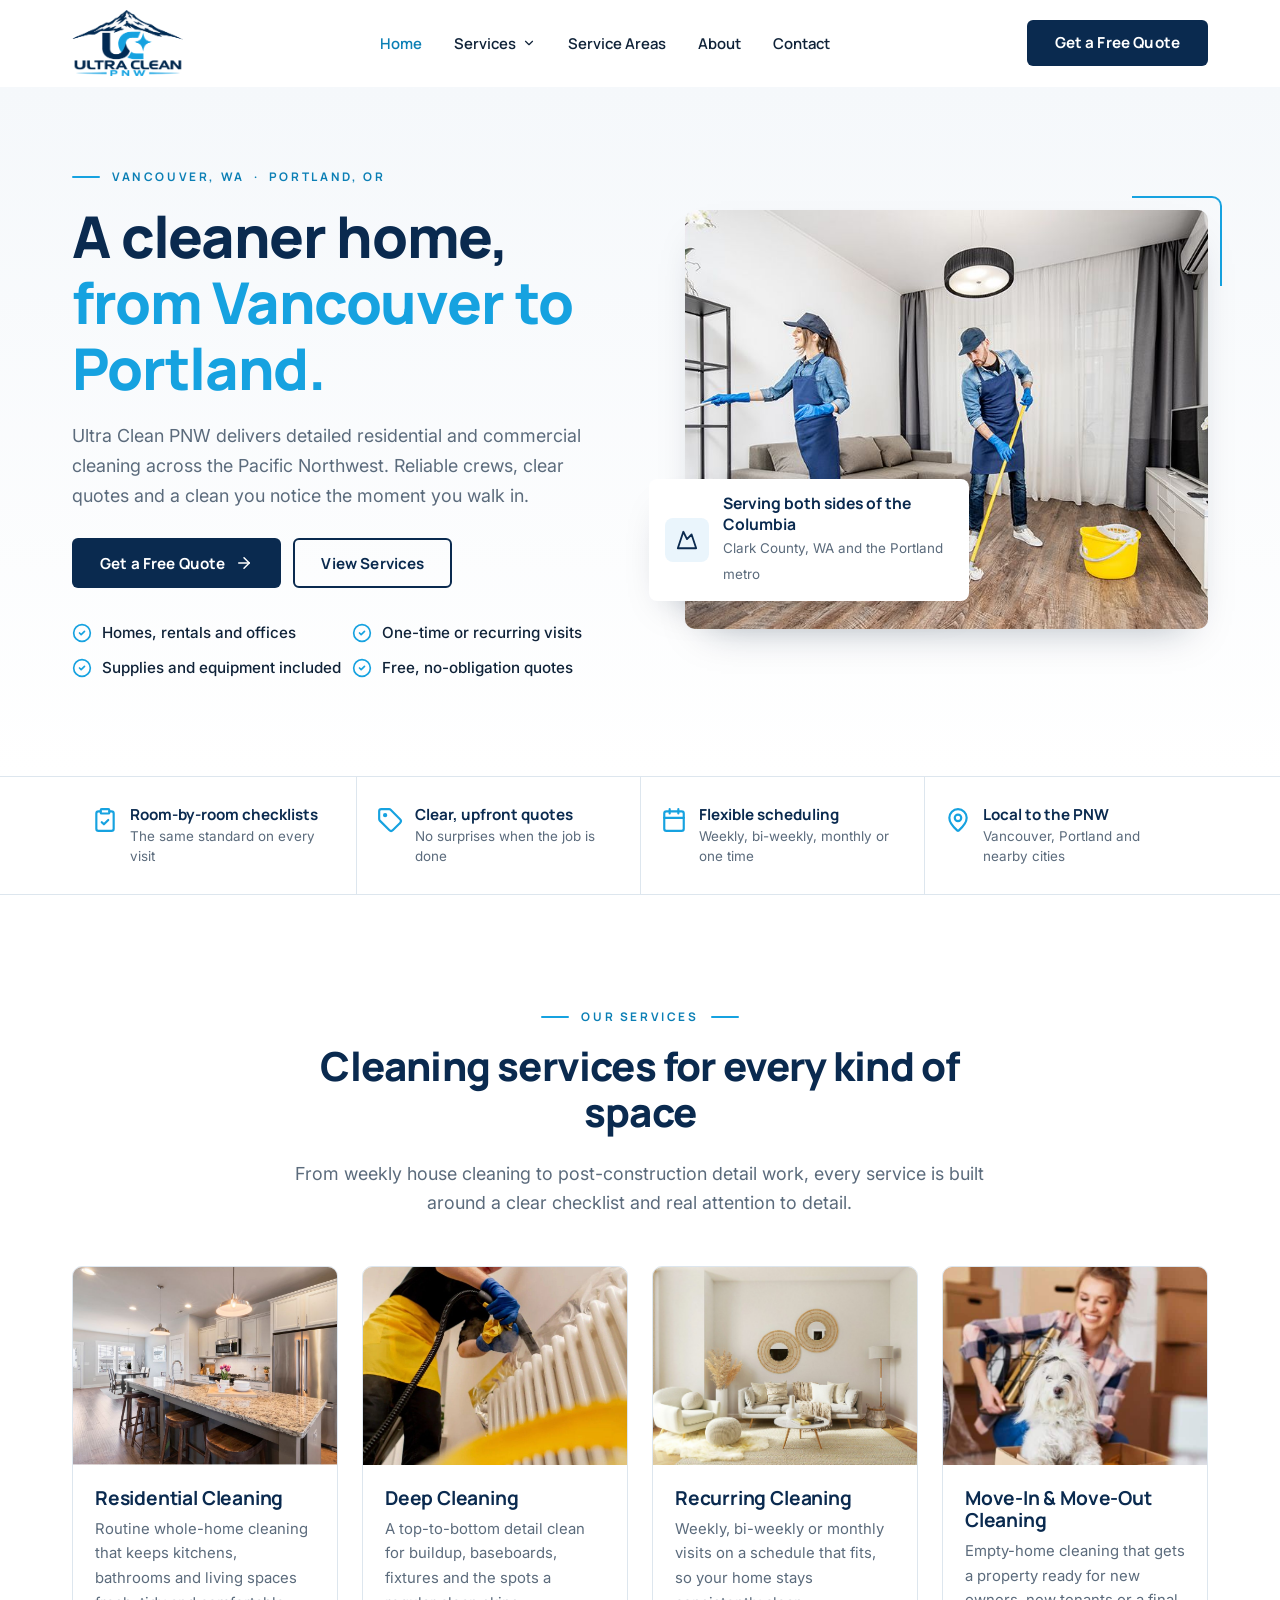
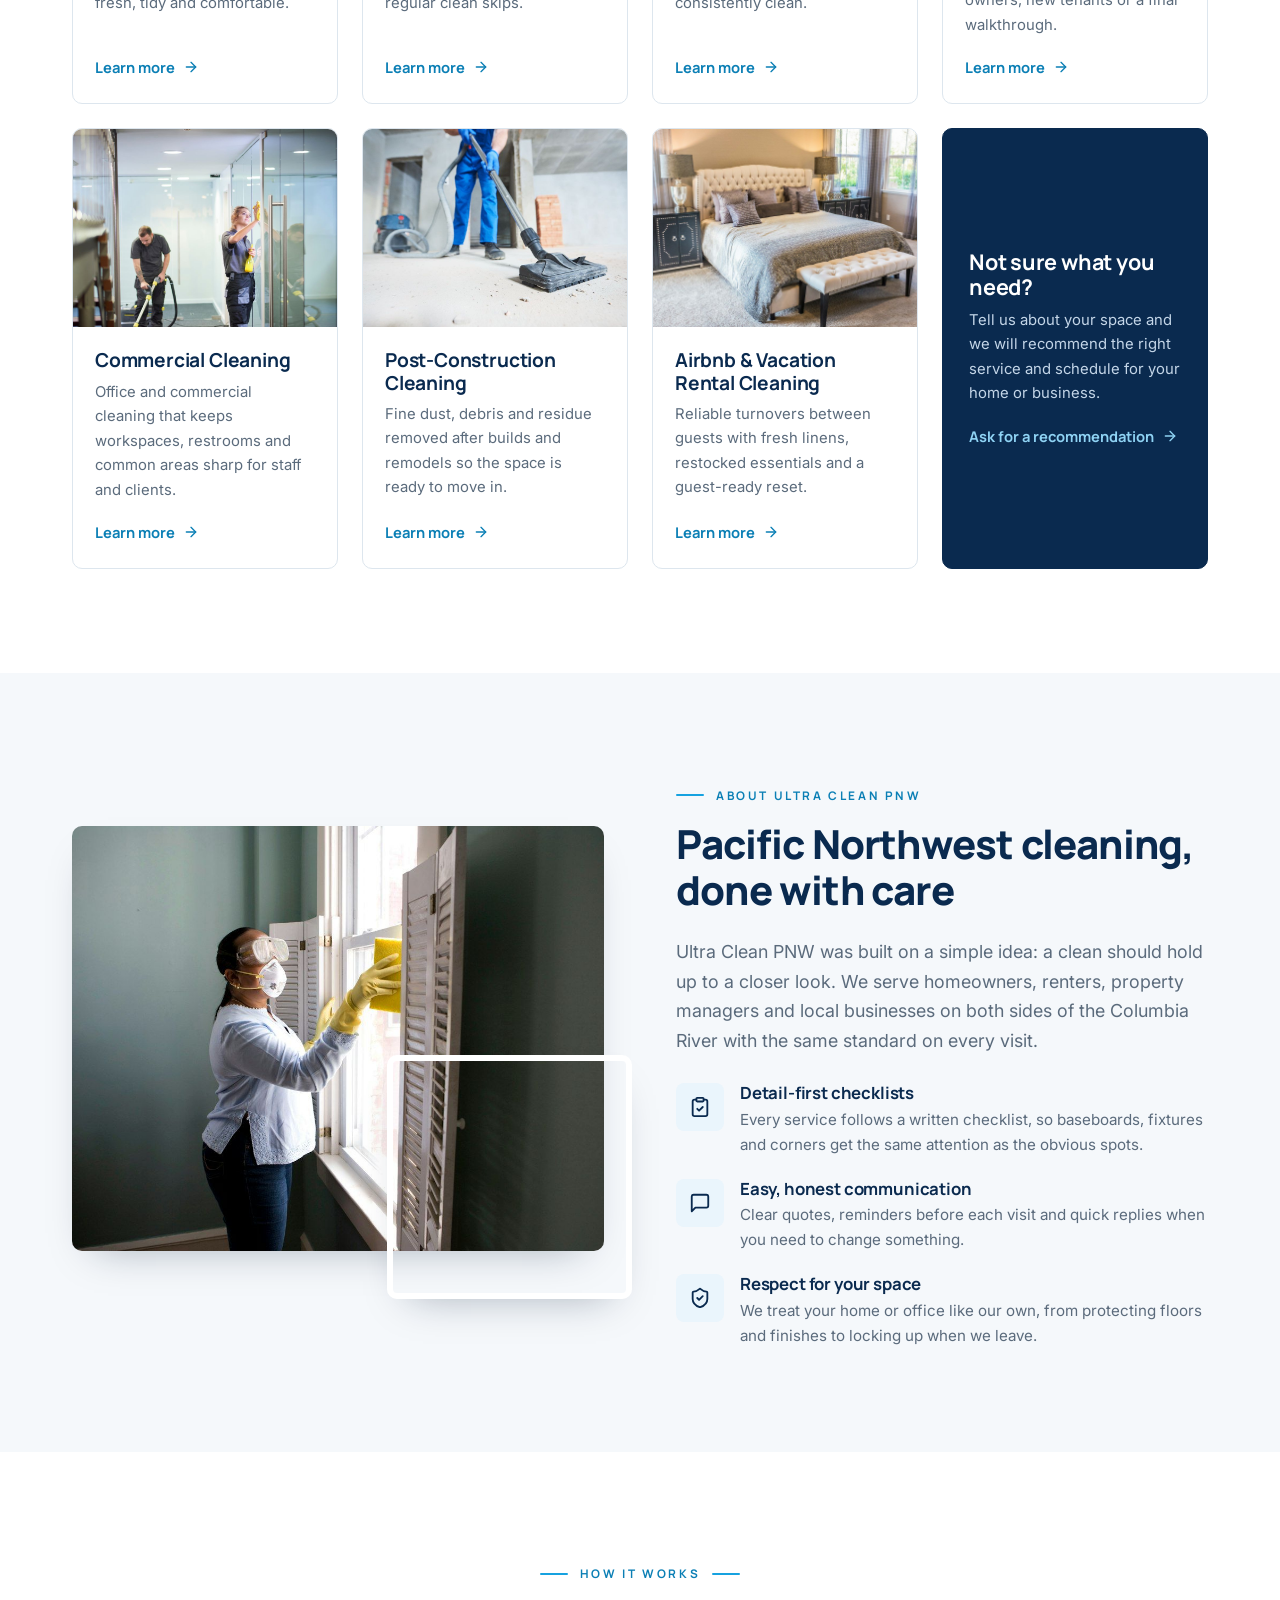
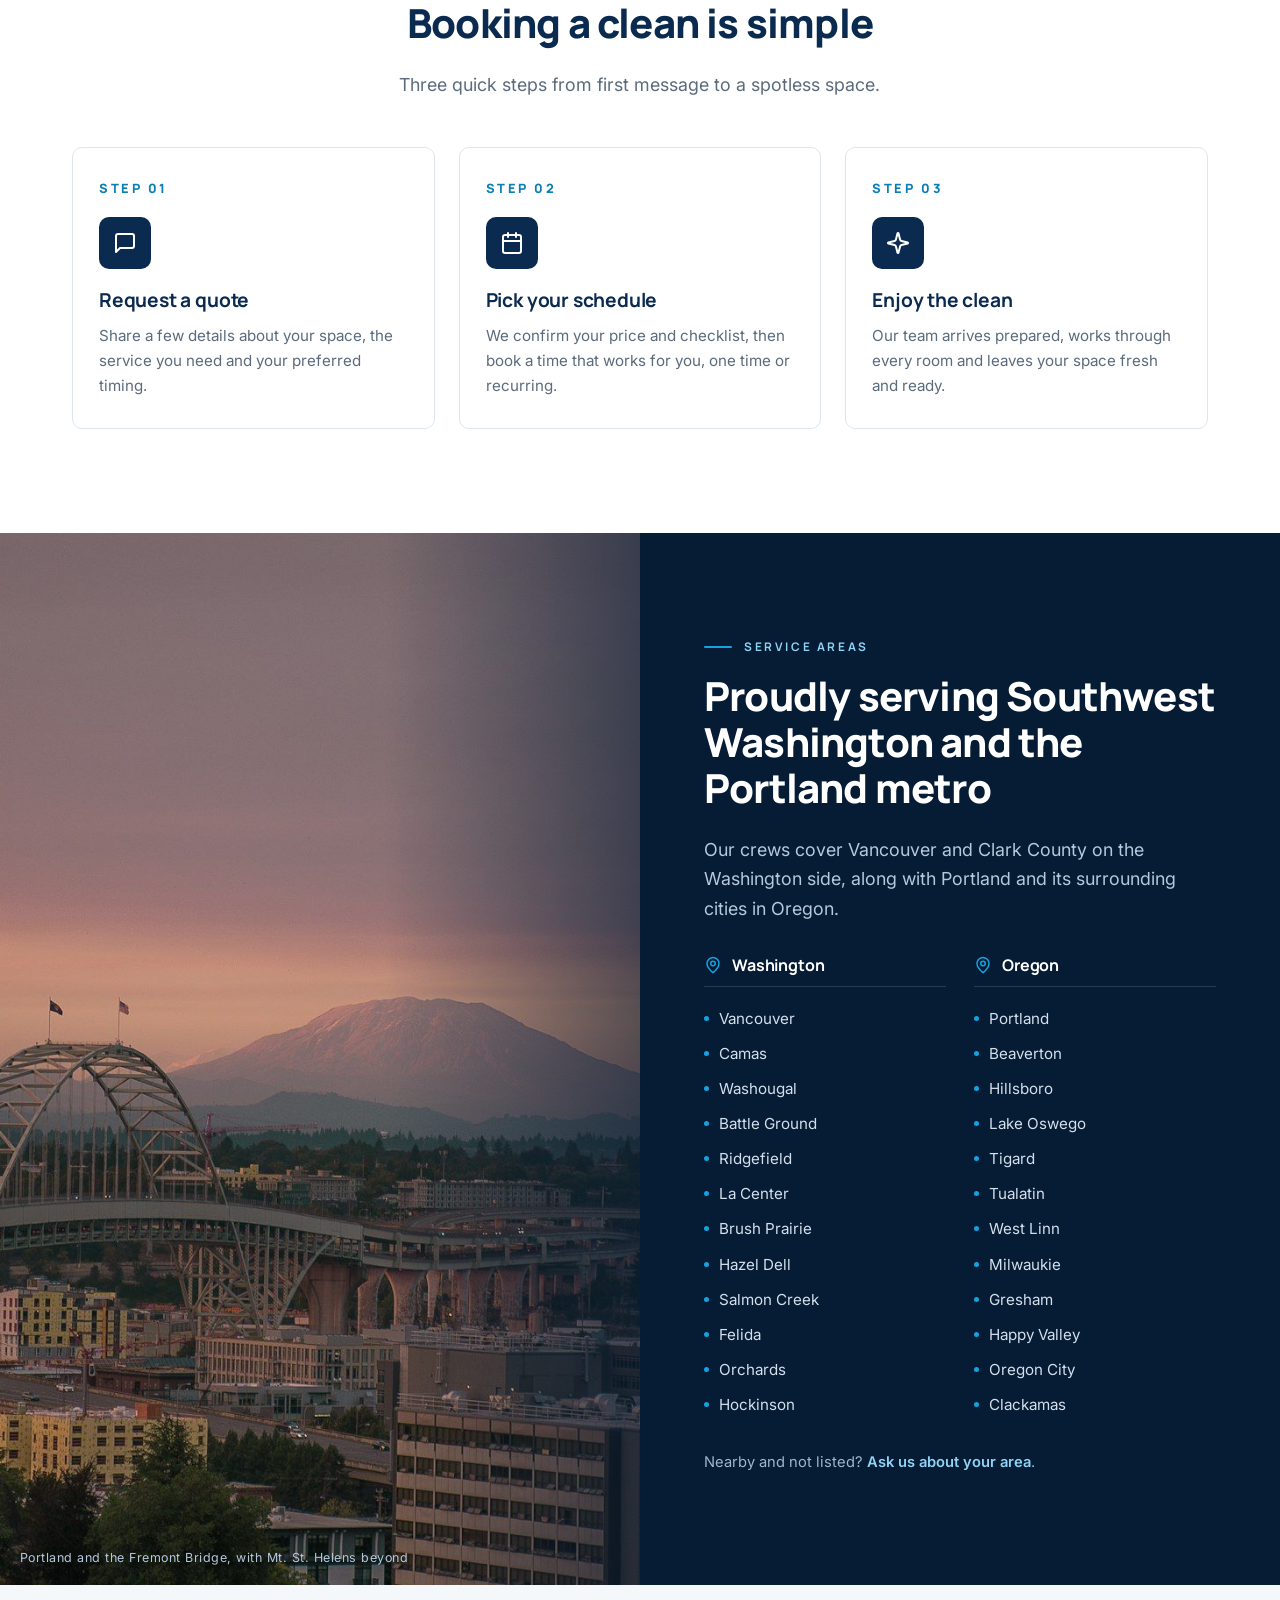
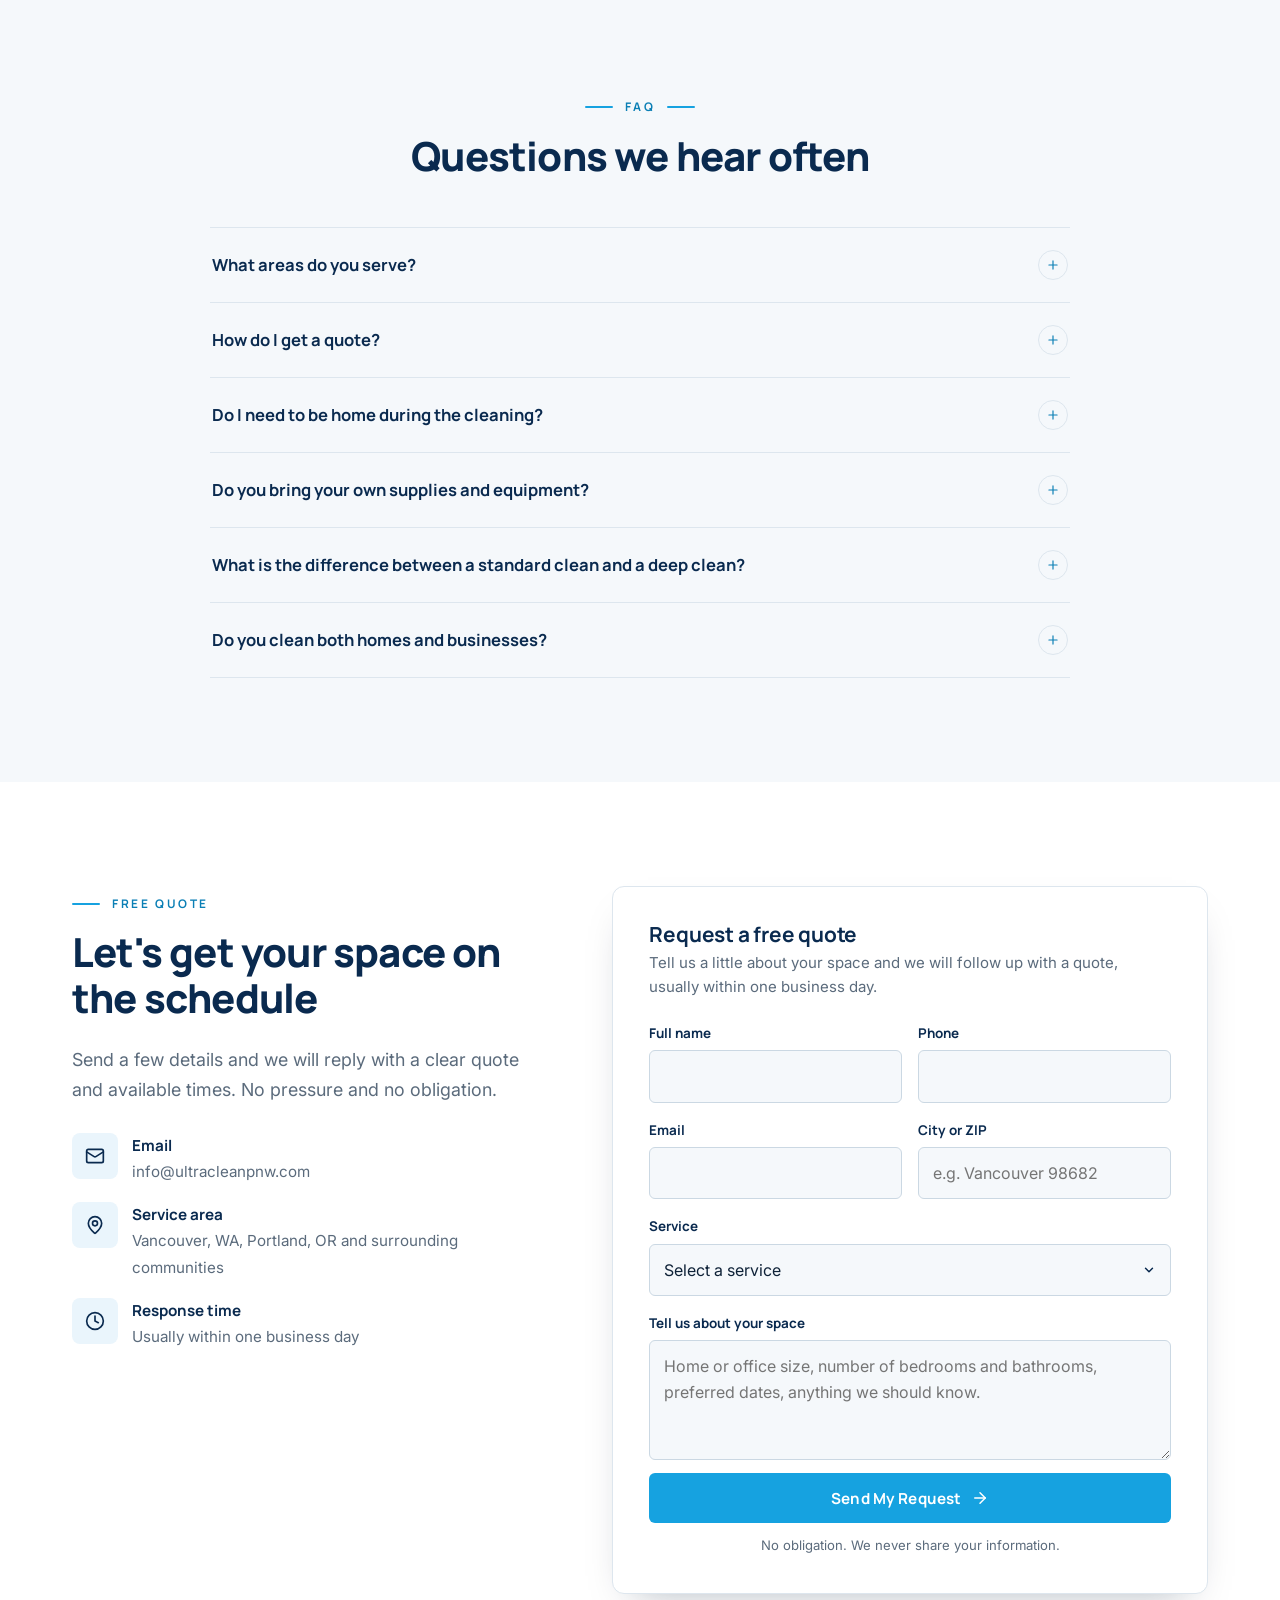
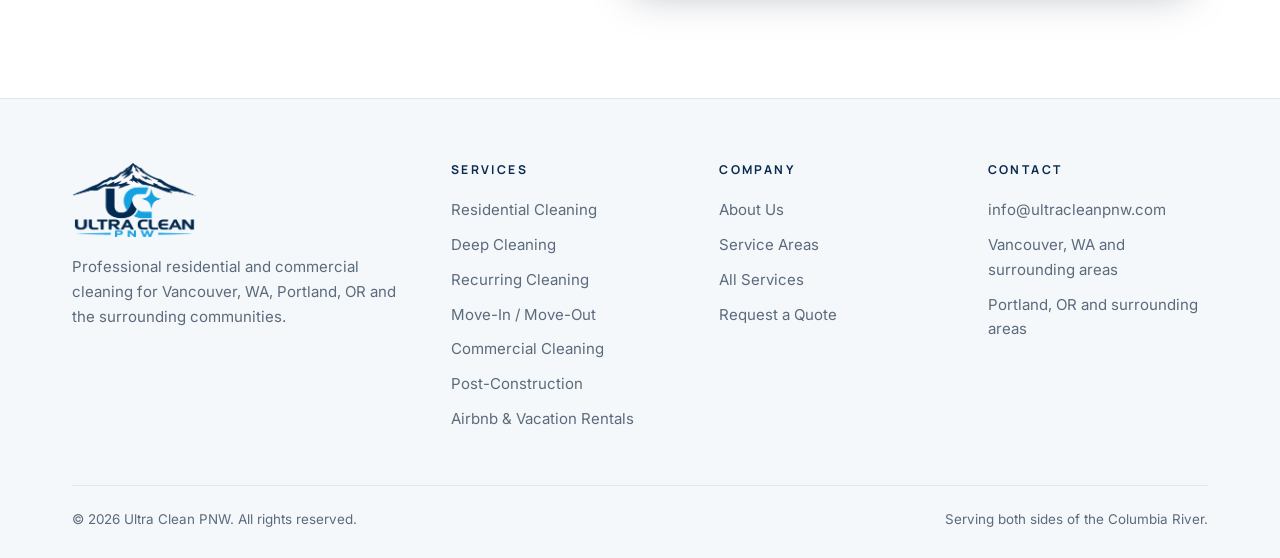
==== index.html @ 6c5c79c0 "Ultra Clean PNW website: home, services, 7 service pages, contact, SEO Co-authored-by: Cursor <curso" ====
<!DOCTYPE html>
<html lang="en-US" class="no-js">
<head>
<meta charset="utf-8">
<meta name="viewport" content="width=device-width, initial-scale=1, viewport-fit=cover">
<title>Ultra Clean PNW | House &amp; Commercial Cleaning in Vancouver, WA &amp; Portland, OR</title>
<meta name="description" content="Ultra Clean PNW provides detailed house cleaning, deep cleaning, move-out, commercial, post-construction and Airbnb cleaning in Vancouver, WA, Portland, OR and surrounding areas. Free quotes.">
<link rel="canonical" href="https://ultracleanpnw.com/">
<meta name="robots" content="index, follow, max-image-preview:large">
<meta name="theme-color" content="#0a2a4f">
<meta name="author" content="Ultra Clean PNW">
<meta name="geo.region" content="US-WA">
<meta name="geo.placename" content="Vancouver, Washington">
<meta name="geo.position" content="45.6387;-122.6615">
<meta name="ICBM" content="45.6387, -122.6615">
<meta property="og:type" content="website">
<meta property="og:site_name" content="Ultra Clean PNW">
<meta property="og:locale" content="en_US">
<meta property="og:title" content="Ultra Clean PNW | House &amp; Commercial Cleaning in Vancouver, WA &amp; Portland, OR">
<meta property="og:description" content="Ultra Clean PNW provides detailed house cleaning, deep cleaning, move-out, commercial, post-construction and Airbnb cleaning in Vancouver, WA, Portland, OR and surrounding areas. Free quotes.">
<meta property="og:url" content="https://ultracleanpnw.com/">
<meta property="og:image" content="https://ultracleanpnw.com/assets/og-image.jpg">
<meta property="og:image:width" content="1200">
<meta property="og:image:height" content="630">
<meta property="og:image:alt" content="Ultra Clean PNW logo over the Portland skyline">
<meta name="twitter:card" content="summary_large_image">
<meta name="twitter:title" content="Ultra Clean PNW | House &amp; Commercial Cleaning in Vancouver, WA &amp; Portland, OR">
<meta name="twitter:description" content="Ultra Clean PNW provides detailed house cleaning, deep cleaning, move-out, commercial, post-construction and Airbnb cleaning in Vancouver, WA, Portland, OR and surrounding areas. Free quotes.">
<meta name="twitter:image" content="https://ultracleanpnw.com/assets/og-image.jpg">
<link rel="icon" href="favicon.ico" sizes="any">
<link rel="icon" type="image/png" sizes="32x32" href="assets/favicon-32.png">
<link rel="icon" type="image/png" sizes="16x16" href="assets/favicon-16.png">
<link rel="apple-touch-icon" href="assets/apple-touch-icon.png">
<link rel="manifest" href="site.webmanifest">
<link rel="preconnect" href="https://fonts.googleapis.com">
<link rel="preconnect" href="https://fonts.gstatic.com" crossorigin>
<link href="https://fonts.googleapis.com/css2?family=Inter:wght@400;500;600&family=Manrope:wght@600;700;800&display=swap" rel="stylesheet">
<link rel="stylesheet" href="css/styles.css">
<script type="application/ld+json">{"@context": "https://schema.org", "@type": "HouseCleaningService", "@id": "https://ultracleanpnw.com/#business", "name": "Ultra Clean PNW", "url": "https://ultracleanpnw.com/", "logo": "https://ultracleanpnw.com/assets/logo-large.png", "image": "https://ultracleanpnw.com/assets/og-image.jpg", "email": "info@ultracleanpnw.com", "description": "Residential and commercial cleaning serving Vancouver, WA, Portland, OR and the surrounding communities.", "address": {"@type": "PostalAddress", "addressLocality": "Vancouver", "addressRegion": "WA", "addressCountry": "US"}, "geo": {"@type": "GeoCoordinates", "latitude": 45.6387, "longitude": -122.6615}, "areaServed": [{"@type": "City", "name": "Vancouver, WA"}, {"@type": "City", "name": "Camas, WA"}, {"@type": "City", "name": "Washougal, WA"}, {"@type": "City", "name": "Battle Ground, WA"}, {"@type": "City", "name": "Ridgefield, WA"}, {"@type": "City", "name": "La Center, WA"}, {"@type": "City", "name": "Brush Prairie, WA"}, {"@type": "City", "name": "Hazel Dell, WA"}, {"@type": "City", "name": "Salmon Creek, WA"}, {"@type": "City", "name": "Felida, WA"}, {"@type": "City", "name": "Orchards, WA"}, {"@type": "City", "name": "Hockinson, WA"}, {"@type": "City", "name": "Portland, OR"}, {"@type": "City", "name": "Beaverton, OR"}, {"@type": "City", "name": "Hillsboro, OR"}, {"@type": "City", "name": "Lake Oswego, OR"}, {"@type": "City", "name": "Tigard, OR"}, {"@type": "City", "name": "Tualatin, OR"}, {"@type": "City", "name": "West Linn, OR"}, {"@type": "City", "name": "Milwaukie, OR"}, {"@type": "City", "name": "Gresham, OR"}, {"@type": "City", "name": "Happy Valley, OR"}, {"@type": "City", "name": "Oregon City, OR"}, {"@type": "City", "name": "Clackamas, OR"}], "hasOfferCatalog": {"@type": "OfferCatalog", "name": "Cleaning Services", "itemListElement": [{"@type": "Offer", "itemOffered": {"@type": "Service", "name": "Residential Cleaning", "url": "https://ultracleanpnw.com/services/residential-cleaning/"}}, {"@type": "Offer", "itemOffered": {"@type": "Service", "name": "Deep Cleaning", "url": "https://ultracleanpnw.com/services/deep-cleaning/"}}, {"@type": "Offer", "itemOffered": {"@type": "Service", "name": "Recurring Cleaning", "url": "https://ultracleanpnw.com/services/recurring-cleaning/"}}, {"@type": "Offer", "itemOffered": {"@type": "Service", "name": "Move-In & Move-Out Cleaning", "url": "https://ultracleanpnw.com/services/move-in-move-out-cleaning/"}}, {"@type": "Offer", "itemOffered": {"@type": "Service", "name": "Commercial Cleaning", "url": "https://ultracleanpnw.com/services/commercial-cleaning/"}}, {"@type": "Offer", "itemOffered": {"@type": "Service", "name": "Post-Construction Cleaning", "url": "https://ultracleanpnw.com/services/post-construction-cleaning/"}}, {"@type": "Offer", "itemOffered": {"@type": "Service", "name": "Airbnb & Vacation Rental Cleaning", "url": "https://ultracleanpnw.com/services/airbnb-vacation-rental-cleaning/"}}]}}</script>
<script type="application/ld+json">{"@context": "https://schema.org", "@type": "WebSite", "name": "Ultra Clean PNW", "url": "https://ultracleanpnw.com/"}</script>
<script type="application/ld+json">{"@context": "https://schema.org", "@type": "FAQPage", "mainEntity": [{"@type": "Question", "name": "What areas do you serve?", "acceptedAnswer": {"@type": "Answer", "text": "We serve Vancouver, WA and surrounding Clark County communities like Camas, Washougal, Battle Ground and Ridgefield, plus Portland, OR and nearby cities including Beaverton, Hillsboro, Lake Oswego, Tigard and Gresham. If you are close by and do not see your city listed, reach out and ask."}}, {"@type": "Question", "name": "How do I get a quote?", "acceptedAnswer": {"@type": "Answer", "text": "Fill out the quote form or send us an email with your address, the size of your space and the service you need. We will follow up with a clear quote, usually within one business day."}}, {"@type": "Question", "name": "Do I need to be home during the cleaning?", "acceptedAnswer": {"@type": "Answer", "text": "No. Many clients provide a door code, lockbox or key. Whatever works best for you, we will make sure your home is secured when we leave."}}, {"@type": "Question", "name": "Do you bring your own supplies and equipment?", "acceptedAnswer": {"@type": "Answer", "text": "Yes. Our team arrives with professional supplies and equipment. If you prefer specific products, let us know and we are happy to use them."}}, {"@type": "Question", "name": "What is the difference between a standard clean and a deep clean?", "acceptedAnswer": {"@type": "Answer", "text": "A standard clean maintains a home that is already in good shape. A deep clean adds detailed work like baseboards, grout, fixtures, vents and built-up grime. We usually recommend a deep clean for a first visit."}}, {"@type": "Question", "name": "Do you clean both homes and businesses?", "acceptedAnswer": {"@type": "Answer", "text": "Yes. We clean houses, apartments, rentals and move-outs, as well as offices and commercial spaces on both sides of the Columbia River."}}]}</script>
</head>
<body>
<a class="skip-link" href="#main">Skip to content</a>
<header class="site-header">
  <div class="container header-inner">
    <a class="brand" href="./" aria-label="Ultra Clean PNW home">
      <img src="assets/logo.png" alt="Ultra Clean PNW" width="520" height="310">
    </a>
    <nav class="nav" aria-label="Main">
      <ul class="nav-list">
        <li><a class="nav-link" href="./" aria-current="page">Home</a></li>
        <li class="has-dropdown">
          <a class="nav-link" href="services/">Services <svg viewBox="0 0 24 24" fill="none" stroke="currentColor" stroke-width="2" stroke-linecap="round" stroke-linejoin="round" aria-hidden="true"><path d="m6 9 6 6 6-6"/></svg></a>
          <div class="dropdown">
<a href="services/residential-cleaning/">Residential Cleaning</a>
<a href="services/deep-cleaning/">Deep Cleaning</a>
<a href="services/recurring-cleaning/">Recurring Cleaning</a>
<a href="services/move-in-move-out-cleaning/">Move-In / Move-Out</a>
<a href="services/commercial-cleaning/">Commercial Cleaning</a>
<a href="services/post-construction-cleaning/">Post-Construction</a>
<a href="services/airbnb-vacation-rental-cleaning/">Airbnb & Vacation Rentals</a>
<a class="all" href="services/">View all services</a>
          </div>
        </li>
        <li><a class="nav-link" href="#areas">Service Areas</a></li>
        <li><a class="nav-link" href="#about">About</a></li>
        <li><a class="nav-link" href="contact/">Contact</a></li>
      </ul>
    </nav>
    <a class="btn btn-primary header-cta" href="contact/">Get a Free Quote</a>
    <button class="menu-toggle" type="button" aria-label="Open menu" aria-expanded="false" aria-controls="mobile-nav">
      <svg class="icon-open" viewBox="0 0 24 24" fill="none" stroke="currentColor" stroke-width="2" stroke-linecap="round" stroke-linejoin="round" aria-hidden="true"><path d="M4 6h16M4 12h16M4 18h16"/></svg><svg class="icon-close" viewBox="0 0 24 24" fill="none" stroke="currentColor" stroke-width="2" stroke-linecap="round" stroke-linejoin="round" aria-hidden="true"><path d="M18 6 6 18M6 6l12 12"/></svg>
    </button>
  </div>
</header>
<nav class="mobile-nav" id="mobile-nav" aria-label="Mobile" aria-hidden="true">
  <a href="./">Home</a>
  <span class="sub-label">Services</span>
  <div class="sub">
<a href="services/residential-cleaning/">Residential Cleaning</a>
<a href="services/deep-cleaning/">Deep Cleaning</a>
<a href="services/recurring-cleaning/">Recurring Cleaning</a>
<a href="services/move-in-move-out-cleaning/">Move-In / Move-Out</a>
<a href="services/commercial-cleaning/">Commercial Cleaning</a>
<a href="services/post-construction-cleaning/">Post-Construction</a>
<a href="services/airbnb-vacation-rental-cleaning/">Airbnb & Vacation Rentals</a>
  </div>
  <span class="sub-label">Company</span>
  <a href="services/">All Services</a>
  <a href="#areas">Service Areas</a>
  <a href="#about">About</a>
  <a href="contact/">Contact</a>
  <a class="btn btn-primary" href="contact/">Get a Free Quote</a>
</nav>
<main id="main">

<section class="hero">
  <div class="container hero-grid">
    <div>
      <span class="eyebrow">Vancouver, WA &nbsp;&middot;&nbsp; Portland, OR</span>
      <h1>A cleaner home, <span class="accent">from Vancouver to Portland.</span></h1>
      <p class="lead">Ultra Clean PNW delivers detailed residential and commercial cleaning across the Pacific Northwest. Reliable crews, clear quotes and a clean you notice the moment you walk in.</p>
      <div class="btn-row">
        <a class="btn btn-primary" href="contact/">Get a Free Quote <svg viewBox="0 0 24 24" fill="none" stroke="currentColor" stroke-width="2" stroke-linecap="round" stroke-linejoin="round" aria-hidden="true"><path d="M5 12h14"/><path d="m12 5 7 7-7 7"/></svg></a>
        <a class="btn btn-outline" href="services/">View Services</a>
      </div>
      <ul class="hero-points">
        <li><svg viewBox="0 0 24 24" fill="none" stroke="currentColor" stroke-width="2" stroke-linecap="round" stroke-linejoin="round" aria-hidden="true"><circle cx="12" cy="12" r="10"/><path d="m9 12 2 2 4-4"/></svg>Homes, rentals and offices</li>
        <li><svg viewBox="0 0 24 24" fill="none" stroke="currentColor" stroke-width="2" stroke-linecap="round" stroke-linejoin="round" aria-hidden="true"><circle cx="12" cy="12" r="10"/><path d="m9 12 2 2 4-4"/></svg>One-time or recurring visits</li>
        <li><svg viewBox="0 0 24 24" fill="none" stroke="currentColor" stroke-width="2" stroke-linecap="round" stroke-linejoin="round" aria-hidden="true"><circle cx="12" cy="12" r="10"/><path d="m9 12 2 2 4-4"/></svg>Supplies and equipment included</li>
        <li><svg viewBox="0 0 24 24" fill="none" stroke="currentColor" stroke-width="2" stroke-linecap="round" stroke-linejoin="round" aria-hidden="true"><circle cx="12" cy="12" r="10"/><path d="m9 12 2 2 4-4"/></svg>Free, no-obligation quotes</li>
      </ul>
    </div>
    <div class="hero-media">
      <div class="frame"><img src="assets/img/hero-team.jpg" alt="Cleaning team dusting shelves and mopping a living room floor" width="1024" height="574" decoding="async" fetchpriority="high"></div>
      <div class="hero-badge">
        <span class="ico"><svg viewBox="0 0 24 24" fill="none" stroke="currentColor" stroke-width="2" stroke-linecap="round" stroke-linejoin="round" aria-hidden="true"><path d="m8 3 4 8 5-5 5 15H2L8 3z"/></svg></span>
        <div><strong>Serving both sides of the Columbia</strong><span>Clark County, WA and the Portland metro</span></div>
      </div>
    </div>
  </div>
</section>

<section class="trust" aria-label="Why clients choose us">
  <div class="container trust-grid">
    <div class="trust-item"><svg viewBox="0 0 24 24" fill="none" stroke="currentColor" stroke-width="2" stroke-linecap="round" stroke-linejoin="round" aria-hidden="true"><rect x="8" y="2" width="8" height="4" rx="1"/><path d="M16 4h2a2 2 0 0 1 2 2v14a2 2 0 0 1-2 2H6a2 2 0 0 1-2-2V6a2 2 0 0 1 2-2h2"/><path d="m9 14 2 2 4-4"/></svg><div><strong>Room-by-room checklists</strong><span>The same standard on every visit</span></div></div>
    <div class="trust-item"><svg viewBox="0 0 24 24" fill="none" stroke="currentColor" stroke-width="2" stroke-linecap="round" stroke-linejoin="round" aria-hidden="true"><path d="M12.586 2.586A2 2 0 0 0 11.172 2H4a2 2 0 0 0-2 2v7.172a2 2 0 0 0 .586 1.414l8.704 8.704a2.426 2.426 0 0 0 3.42 0l6.58-6.58a2.426 2.426 0 0 0 0-3.42z"/><circle cx="7.5" cy="7.5" r="1"/></svg><div><strong>Clear, upfront quotes</strong><span>No surprises when the job is done</span></div></div>
    <div class="trust-item"><svg viewBox="0 0 24 24" fill="none" stroke="currentColor" stroke-width="2" stroke-linecap="round" stroke-linejoin="round" aria-hidden="true"><rect x="3" y="4" width="18" height="18" rx="2"/><path d="M16 2v4M8 2v4M3 10h18"/></svg><div><strong>Flexible scheduling</strong><span>Weekly, bi-weekly, monthly or one time</span></div></div>
    <div class="trust-item"><svg viewBox="0 0 24 24" fill="none" stroke="currentColor" stroke-width="2" stroke-linecap="round" stroke-linejoin="round" aria-hidden="true"><path d="M20 10c0 4.993-5.539 10.193-7.399 11.799a1 1 0 0 1-1.202 0C9.539 20.193 4 14.993 4 10a8 8 0 0 1 16 0"/><circle cx="12" cy="10" r="3"/></svg><div><strong>Local to the PNW</strong><span>Vancouver, Portland and nearby cities</span></div></div>
  </div>
</section>

<section class="section" id="services">
  <div class="container">
    <div class="section-head reveal">
      <span class="eyebrow center">Our Services</span>
      <h2>Cleaning services for every kind of space</h2>
      <p class="lead">From weekly house cleaning to post-construction detail work, every service is built around a clear checklist and real attention to detail.</p>
    </div>
    <div class="service-grid">
<a class="service-card reveal" href="services/residential-cleaning/">
  <div class="thumb"><img src="assets/img/residential.jpg" alt="Bright, freshly cleaned open kitchen and dining area" width="1080" height="720" loading="lazy" decoding="async"></div>
  <div class="body">
    <h3>Residential Cleaning</h3>
    <p>Routine whole-home cleaning that keeps kitchens, bathrooms and living spaces fresh, tidy and comfortable.</p>
    <span class="text-link">Learn more <svg viewBox="0 0 24 24" fill="none" stroke="currentColor" stroke-width="2" stroke-linecap="round" stroke-linejoin="round" aria-hidden="true"><path d="M5 12h14"/><path d="m12 5 7 7-7 7"/></svg></span>
  </div>
</a>
<a class="service-card reveal" href="services/deep-cleaning/">
  <div class="thumb"><img src="assets/img/deep-clean.jpg" alt="Cleaner using a steam cleaner on a radiator" width="1281" height="765" loading="lazy" decoding="async"></div>
  <div class="body">
    <h3>Deep Cleaning</h3>
    <p>A top-to-bottom detail clean for buildup, baseboards, fixtures and the spots a regular clean skips.</p>
    <span class="text-link">Learn more <svg viewBox="0 0 24 24" fill="none" stroke="currentColor" stroke-width="2" stroke-linecap="round" stroke-linejoin="round" aria-hidden="true"><path d="M5 12h14"/><path d="m12 5 7 7-7 7"/></svg></span>
  </div>
</a>
<a class="service-card reveal" href="services/recurring-cleaning/">
  <div class="thumb"><img src="assets/img/living-bright.jpg" alt="Bright, tidy living room with neutral decor" width="1200" height="879" loading="lazy" decoding="async"></div>
  <div class="body">
    <h3>Recurring Cleaning</h3>
    <p>Weekly, bi-weekly or monthly visits on a schedule that fits, so your home stays consistently clean.</p>
    <span class="text-link">Learn more <svg viewBox="0 0 24 24" fill="none" stroke="currentColor" stroke-width="2" stroke-linecap="round" stroke-linejoin="round" aria-hidden="true"><path d="M5 12h14"/><path d="m12 5 7 7-7 7"/></svg></span>
  </div>
</a>
<a class="service-card reveal" href="services/move-in-move-out-cleaning/">
  <div class="thumb"><img src="assets/img/moving.jpg" alt="Woman unpacking moving boxes with her dog in a new home" width="600" height="600" loading="lazy" decoding="async" style="object-position:50% 15%"></div>
  <div class="body">
    <h3>Move-In & Move-Out Cleaning</h3>
    <p>Empty-home cleaning that gets a property ready for new owners, new tenants or a final walkthrough.</p>
    <span class="text-link">Learn more <svg viewBox="0 0 24 24" fill="none" stroke="currentColor" stroke-width="2" stroke-linecap="round" stroke-linejoin="round" aria-hidden="true"><path d="M5 12h14"/><path d="m12 5 7 7-7 7"/></svg></span>
  </div>
</a>
<a class="service-card reveal" href="services/commercial-cleaning/">
  <div class="thumb"><img src="assets/img/commercial.jpg" alt="Cleaning crew vacuuming and wiping glass walls in an office" width="1080" height="720" loading="lazy" decoding="async"></div>
  <div class="body">
    <h3>Commercial Cleaning</h3>
    <p>Office and commercial cleaning that keeps workspaces, restrooms and common areas sharp for staff and clients.</p>
    <span class="text-link">Learn more <svg viewBox="0 0 24 24" fill="none" stroke="currentColor" stroke-width="2" stroke-linecap="round" stroke-linejoin="round" aria-hidden="true"><path d="M5 12h14"/><path d="m12 5 7 7-7 7"/></svg></span>
  </div>
</a>
<a class="service-card reveal" href="services/post-construction-cleaning/">
  <div class="thumb"><img src="assets/img/construction-vacuum.jpg" alt="Cleaner vacuuming construction dust from a new concrete floor" width="1000" height="668" loading="lazy" decoding="async"></div>
  <div class="body">
    <h3>Post-Construction Cleaning</h3>
    <p>Fine dust, debris and residue removed after builds and remodels so the space is ready to move in.</p>
    <span class="text-link">Learn more <svg viewBox="0 0 24 24" fill="none" stroke="currentColor" stroke-width="2" stroke-linecap="round" stroke-linejoin="round" aria-hidden="true"><path d="M5 12h14"/><path d="m12 5 7 7-7 7"/></svg></span>
  </div>
</a>
<a class="service-card reveal" href="services/airbnb-vacation-rental-cleaning/">
  <div class="thumb"><img src="assets/img/rental-bedroom.jpg" alt="Freshly made bed with crisp linens in a rental bedroom" width="1200" height="800" loading="lazy" decoding="async"></div>
  <div class="body">
    <h3>Airbnb & Vacation Rental Cleaning</h3>
    <p>Reliable turnovers between guests with fresh linens, restocked essentials and a guest-ready reset.</p>
    <span class="text-link">Learn more <svg viewBox="0 0 24 24" fill="none" stroke="currentColor" stroke-width="2" stroke-linecap="round" stroke-linejoin="round" aria-hidden="true"><path d="M5 12h14"/><path d="m12 5 7 7-7 7"/></svg></span>
  </div>
</a>
<a class="service-card cta-card reveal" href="contact/">
  <h3>Not sure what you need?</h3>
  <p>Tell us about your space and we will recommend the right service and schedule for your home or business.</p>
  <span class="text-link">Ask for a recommendation <svg viewBox="0 0 24 24" fill="none" stroke="currentColor" stroke-width="2" stroke-linecap="round" stroke-linejoin="round" aria-hidden="true"><path d="M5 12h14"/><path d="m12 5 7 7-7 7"/></svg></span>
</a>
    </div>
  </div>
</section>

<section class="section alt" id="about">
  <div class="container split">
    <div class="media-stack reveal">
      <div class="main"><img src="assets/img/window-clean.jpg" alt="Cleaner wiping a window in a bright, tidy home" width="1200" height="800" loading="lazy" decoding="async"></div>
      <div class="inset"><img src="assets/img/gloves-wipe.jpg" alt="Gloved hand wiping a surface with spray cleaner" width="1200" height="800" loading="lazy" decoding="async"></div>
    </div>
    <div class="reveal">
      <span class="eyebrow">About Ultra Clean PNW</span>
      <h2>Pacific Northwest cleaning, done with care</h2>
      <p class="lead">Ultra Clean PNW was built on a simple idea: a clean should hold up to a closer look. We serve homeowners, renters, property managers and local businesses on both sides of the Columbia River with the same standard on every visit.</p>
      <ul class="feature-list">
        <li><span class="num"><svg viewBox="0 0 24 24" fill="none" stroke="currentColor" stroke-width="2" stroke-linecap="round" stroke-linejoin="round" aria-hidden="true"><rect x="8" y="2" width="8" height="4" rx="1"/><path d="M16 4h2a2 2 0 0 1 2 2v14a2 2 0 0 1-2 2H6a2 2 0 0 1-2-2V6a2 2 0 0 1 2-2h2"/><path d="m9 14 2 2 4-4"/></svg></span><div><h3>Detail-first checklists</h3><p>Every service follows a written checklist, so baseboards, fixtures and corners get the same attention as the obvious spots.</p></div></li>
        <li><span class="num"><svg viewBox="0 0 24 24" fill="none" stroke="currentColor" stroke-width="2" stroke-linecap="round" stroke-linejoin="round" aria-hidden="true"><path d="M21 15a2 2 0 0 1-2 2H7l-4 4V5a2 2 0 0 1 2-2h14a2 2 0 0 1 2 2z"/></svg></span><div><h3>Easy, honest communication</h3><p>Clear quotes, reminders before each visit and quick replies when you need to change something.</p></div></li>
        <li><span class="num"><svg viewBox="0 0 24 24" fill="none" stroke="currentColor" stroke-width="2" stroke-linecap="round" stroke-linejoin="round" aria-hidden="true"><path d="M20 13c0 5-3.5 7.5-7.66 8.95a1 1 0 0 1-.67-.01C7.5 20.5 4 18 4 13V6a1 1 0 0 1 1-1c2 0 4.5-1.2 6.24-2.72a1.17 1.17 0 0 1 1.52 0C14.51 3.81 17 5 19 5a1 1 0 0 1 1 1z"/><path d="m9 12 2 2 4-4"/></svg></span><div><h3>Respect for your space</h3><p>We treat your home or office like our own, from protecting floors and finishes to locking up when we leave.</p></div></li>
      </ul>
    </div>
  </div>
</section>

<section class="section">
  <div class="container">
    <div class="section-head reveal">
      <span class="eyebrow center">How It Works</span>
      <h2>Booking a clean is simple</h2>
      <p class="lead">Three quick steps from first message to a spotless space.</p>
    </div>
    <div class="steps">
      <div class="step reveal"><span class="step-num">STEP 01</span><span class="ico"><svg viewBox="0 0 24 24" fill="none" stroke="currentColor" stroke-width="2" stroke-linecap="round" stroke-linejoin="round" aria-hidden="true"><path d="M21 15a2 2 0 0 1-2 2H7l-4 4V5a2 2 0 0 1 2-2h14a2 2 0 0 1 2 2z"/></svg></span><h3>Request a quote</h3><p>Share a few details about your space, the service you need and your preferred timing.</p></div>
      <div class="step reveal"><span class="step-num">STEP 02</span><span class="ico"><svg viewBox="0 0 24 24" fill="none" stroke="currentColor" stroke-width="2" stroke-linecap="round" stroke-linejoin="round" aria-hidden="true"><rect x="3" y="4" width="18" height="18" rx="2"/><path d="M16 2v4M8 2v4M3 10h18"/></svg></span><h3>Pick your schedule</h3><p>We confirm your price and checklist, then book a time that works for you, one time or recurring.</p></div>
      <div class="step reveal"><span class="step-num">STEP 03</span><span class="ico"><svg viewBox="0 0 24 24" fill="none" stroke="currentColor" stroke-width="2" stroke-linecap="round" stroke-linejoin="round" aria-hidden="true"><path d="M9.937 15.5A2 2 0 0 0 8.5 14.063l-6.135-1.582a.5.5 0 0 1 0-.962L8.5 9.936A2 2 0 0 0 9.937 8.5l1.582-6.135a.5.5 0 0 1 .963 0L14.063 8.5A2 2 0 0 0 15.5 9.937l6.135 1.581a.5.5 0 0 1 0 .964L15.5 14.063a2 2 0 0 0-1.437 1.437l-1.582 6.135a.5.5 0 0 1-.963 0z"/></svg></span><h3>Enjoy the clean</h3><p>Our team arrives prepared, works through every room and leaves your space fresh and ready.</p></div>
    </div>
  </div>
</section>

<section class="areas" id="areas">
  <div class="areas-wrap">
    <figure class="areas-media">
      <img src="assets/img/portland.jpg" alt="Portland skyline and the Fremont Bridge with Mt. St. Helens in the distance" width="1800" height="1200" loading="lazy" decoding="async">
      <figcaption>Portland and the Fremont Bridge, with Mt. St. Helens beyond</figcaption>
    </figure>
    <div class="areas-content reveal">
      <span class="eyebrow light">Service Areas</span>
      <h2>Proudly serving Southwest Washington and the Portland metro</h2>
      <p class="lead">Our crews cover Vancouver and Clark County on the Washington side, along with Portland and its surrounding cities in Oregon.</p>
      <div class="area-cols">
        <div class="area-col"><h3><svg viewBox="0 0 24 24" fill="none" stroke="currentColor" stroke-width="2" stroke-linecap="round" stroke-linejoin="round" aria-hidden="true"><path d="M20 10c0 4.993-5.539 10.193-7.399 11.799a1 1 0 0 1-1.202 0C9.539 20.193 4 14.993 4 10a8 8 0 0 1 16 0"/><circle cx="12" cy="10" r="3"/></svg>Washington</h3><ul><li>Vancouver</li><li>Camas</li><li>Washougal</li><li>Battle Ground</li><li>Ridgefield</li><li>La Center</li><li>Brush Prairie</li><li>Hazel Dell</li><li>Salmon Creek</li><li>Felida</li><li>Orchards</li><li>Hockinson</li></ul></div>
        <div class="area-col"><h3><svg viewBox="0 0 24 24" fill="none" stroke="currentColor" stroke-width="2" stroke-linecap="round" stroke-linejoin="round" aria-hidden="true"><path d="M20 10c0 4.993-5.539 10.193-7.399 11.799a1 1 0 0 1-1.202 0C9.539 20.193 4 14.993 4 10a8 8 0 0 1 16 0"/><circle cx="12" cy="10" r="3"/></svg>Oregon</h3><ul><li>Portland</li><li>Beaverton</li><li>Hillsboro</li><li>Lake Oswego</li><li>Tigard</li><li>Tualatin</li><li>West Linn</li><li>Milwaukie</li><li>Gresham</li><li>Happy Valley</li><li>Oregon City</li><li>Clackamas</li></ul></div>
      </div>
      <p class="note">Nearby and not listed? <a href="contact/">Ask us about your area</a>.</p>
    </div>
  </div>
</section>

<section class="section alt">
  <div class="container">
    <div class="section-head reveal">
      <span class="eyebrow center">FAQ</span>
      <h2>Questions we hear often</h2>
    </div>
    <div class="faq">
<details>
  <summary>What areas do you serve?<span class="pm"><svg viewBox="0 0 24 24" fill="none" stroke="currentColor" stroke-width="2" stroke-linecap="round" stroke-linejoin="round" aria-hidden="true"><path d="M12 5v14M5 12h14"/></svg></span></summary>
  <div class="answer"><p>We serve Vancouver, WA and surrounding Clark County communities like Camas, Washougal, Battle Ground and Ridgefield, plus Portland, OR and nearby cities including Beaverton, Hillsboro, Lake Oswego, Tigard and Gresham. If you are close by and do not see your city listed, reach out and ask.</p></div>
</details>
<details>
  <summary>How do I get a quote?<span class="pm"><svg viewBox="0 0 24 24" fill="none" stroke="currentColor" stroke-width="2" stroke-linecap="round" stroke-linejoin="round" aria-hidden="true"><path d="M12 5v14M5 12h14"/></svg></span></summary>
  <div class="answer"><p>Fill out the quote form or send us an email with your address, the size of your space and the service you need. We will follow up with a clear quote, usually within one business day.</p></div>
</details>
<details>
  <summary>Do I need to be home during the cleaning?<span class="pm"><svg viewBox="0 0 24 24" fill="none" stroke="currentColor" stroke-width="2" stroke-linecap="round" stroke-linejoin="round" aria-hidden="true"><path d="M12 5v14M5 12h14"/></svg></span></summary>
  <div class="answer"><p>No. Many clients provide a door code, lockbox or key. Whatever works best for you, we will make sure your home is secured when we leave.</p></div>
</details>
<details>
  <summary>Do you bring your own supplies and equipment?<span class="pm"><svg viewBox="0 0 24 24" fill="none" stroke="currentColor" stroke-width="2" stroke-linecap="round" stroke-linejoin="round" aria-hidden="true"><path d="M12 5v14M5 12h14"/></svg></span></summary>
  <div class="answer"><p>Yes. Our team arrives with professional supplies and equipment. If you prefer specific products, let us know and we are happy to use them.</p></div>
</details>
<details>
  <summary>What is the difference between a standard clean and a deep clean?<span class="pm"><svg viewBox="0 0 24 24" fill="none" stroke="currentColor" stroke-width="2" stroke-linecap="round" stroke-linejoin="round" aria-hidden="true"><path d="M12 5v14M5 12h14"/></svg></span></summary>
  <div class="answer"><p>A standard clean maintains a home that is already in good shape. A deep clean adds detailed work like baseboards, grout, fixtures, vents and built-up grime. We usually recommend a deep clean for a first visit.</p></div>
</details>
<details>
  <summary>Do you clean both homes and businesses?<span class="pm"><svg viewBox="0 0 24 24" fill="none" stroke="currentColor" stroke-width="2" stroke-linecap="round" stroke-linejoin="round" aria-hidden="true"><path d="M12 5v14M5 12h14"/></svg></span></summary>
  <div class="answer"><p>Yes. We clean houses, apartments, rentals and move-outs, as well as offices and commercial spaces on both sides of the Columbia River.</p></div>
</details>
</div>
  </div>
</section>

<section class="section" id="quote">
  <div class="container contact-grid">
    <div class="reveal">
      <span class="eyebrow">Free Quote</span>
      <h2>Let's get your space on the schedule</h2>
      <p class="lead">Send a few details and we will reply with a clear quote and available times. No pressure and no obligation.</p>
      <ul class="info-list">
        <li><span class="ico"><svg viewBox="0 0 24 24" fill="none" stroke="currentColor" stroke-width="2" stroke-linecap="round" stroke-linejoin="round" aria-hidden="true"><rect x="2" y="4" width="20" height="16" rx="2"/><path d="m22 7-8.97 5.7a1.94 1.94 0 0 1-2.06 0L2 7"/></svg></span><div><strong>Email</strong><a href="mailto:info@ultracleanpnw.com">info@ultracleanpnw.com</a></div></li>
        <li><span class="ico"><svg viewBox="0 0 24 24" fill="none" stroke="currentColor" stroke-width="2" stroke-linecap="round" stroke-linejoin="round" aria-hidden="true"><path d="M20 10c0 4.993-5.539 10.193-7.399 11.799a1 1 0 0 1-1.202 0C9.539 20.193 4 14.993 4 10a8 8 0 0 1 16 0"/><circle cx="12" cy="10" r="3"/></svg></span><div><strong>Service area</strong><span>Vancouver, WA, Portland, OR and surrounding communities</span></div></li>
        <li><span class="ico"><svg viewBox="0 0 24 24" fill="none" stroke="currentColor" stroke-width="2" stroke-linecap="round" stroke-linejoin="round" aria-hidden="true"><circle cx="12" cy="12" r="10"/><path d="M12 6v6l4 2"/></svg></span><div><strong>Response time</strong><span>Usually within one business day</span></div></li>
      </ul>
    </div>
    <div class="reveal"><div class="form-card">
  <h3>Request a free quote</h3>
  <p>Tell us a little about your space and we will follow up with a quote, usually within one business day.</p>
  <form class="quote-form" novalidate>
    <div class="form-grid">
      <div class="field"><label for="f-name">Full name</label><input id="f-name" name="name" type="text" autocomplete="name" required></div>
      <div class="field"><label for="f-phone">Phone</label><input id="f-phone" name="phone" type="tel" autocomplete="tel" inputmode="tel"></div>
      <div class="field"><label for="f-email">Email</label><input id="f-email" name="email" type="email" autocomplete="email" required></div>
      <div class="field"><label for="f-location">City or ZIP</label><input id="f-location" name="location" type="text" autocomplete="postal-code" placeholder="e.g. Vancouver 98682"></div>
      <div class="field full"><label for="f-service">Service</label><select id="f-service" name="service">
<option value="">Select a service</option>
<option value="residential-cleaning">Residential Cleaning</option>
<option value="deep-cleaning">Deep Cleaning</option>
<option value="recurring-cleaning">Recurring Cleaning</option>
<option value="move-in-move-out-cleaning">Move-In & Move-Out Cleaning</option>
<option value="commercial-cleaning">Commercial Cleaning</option>
<option value="post-construction-cleaning">Post-Construction Cleaning</option>
<option value="airbnb-vacation-rental-cleaning">Airbnb & Vacation Rental Cleaning</option>
<option value="not-sure">Not sure yet</option>
      </select></div>
      <div class="field full"><label for="f-message">Tell us about your space</label><textarea id="f-message" name="message" placeholder="Home or office size, number of bedrooms and bathrooms, preferred dates, anything we should know."></textarea></div>
    </div>
    <button class="btn btn-blue" type="submit">Send My Request <svg viewBox="0 0 24 24" fill="none" stroke="currentColor" stroke-width="2" stroke-linecap="round" stroke-linejoin="round" aria-hidden="true"><path d="M5 12h14"/><path d="m12 5 7 7-7 7"/></svg></button>
    <p class="form-note">No obligation. We never share your information.</p>
    <div class="form-status" role="status" aria-live="polite"></div>
  </form>
</div></div>
  </div>
</section>
</main>
<footer class="site-footer">
  <div class="container">
    <div class="footer-grid">
      <div class="footer-brand">
        <img src="assets/logo.png" alt="Ultra Clean PNW" width="520" height="310" loading="lazy">
        <p>Professional residential and commercial cleaning for Vancouver, WA, Portland, OR and the surrounding communities.</p>
      </div>
      <div>
        <h4>Services</h4>
        <ul>
<li><a href="services/residential-cleaning/">Residential Cleaning</a></li>
<li><a href="services/deep-cleaning/">Deep Cleaning</a></li>
<li><a href="services/recurring-cleaning/">Recurring Cleaning</a></li>
<li><a href="services/move-in-move-out-cleaning/">Move-In / Move-Out</a></li>
<li><a href="services/commercial-cleaning/">Commercial Cleaning</a></li>
<li><a href="services/post-construction-cleaning/">Post-Construction</a></li>
<li><a href="services/airbnb-vacation-rental-cleaning/">Airbnb & Vacation Rentals</a></li>
        </ul>
      </div>
      <div>
        <h4>Company</h4>
        <ul>
          <li><a href="#about">About Us</a></li>
          <li><a href="#areas">Service Areas</a></li>
          <li><a href="services/">All Services</a></li>
          <li><a href="contact/">Request a Quote</a></li>
        </ul>
      </div>
      <div>
        <h4>Contact</h4>
        <ul>
          
          <li><a href="mailto:info@ultracleanpnw.com">info@ultracleanpnw.com</a></li>
          <li><span>Vancouver, WA and surrounding areas</span></li>
          <li><span>Portland, OR and surrounding areas</span></li>
        </ul>
      </div>
    </div>
    <div class="footer-bottom">
      <span>&copy; <span data-year>2026</span> Ultra Clean PNW. All rights reserved.</span>
      <span>Serving both sides of the Columbia River.</span>
    </div>
  </div>
</footer>
<div class="quick-bar" aria-label="Quick actions">
  <a class="btn btn-primary" href="contact/">Free Quote</a>
  <a class="btn btn-outline" href="mailto:info@ultracleanpnw.com"><svg viewBox="0 0 24 24" fill="none" stroke="currentColor" stroke-width="2" stroke-linecap="round" stroke-linejoin="round" aria-hidden="true"><rect x="2" y="4" width="20" height="16" rx="2"/><path d="m22 7-8.97 5.7a1.94 1.94 0 0 1-2.06 0L2 7"/></svg>Email</a>
</div>
<script src="js/main.js" defer></script>
</body>
</html>
---- css/styles.css ----
/* Ultra Clean PNW */
:root {
  --navy: #0a2a4f;
  --navy-900: #061b34;
  --navy-700: #123a66;
  --blue: #16a2e0;
  --blue-600: #0b7fb5;
  --ice: #eaf5fc;
  --mist: #f5f8fb;
  --line: #dde6ee;
  --ink: #0f2238;
  --muted: #5b6b7c;
  --white: #fff;
  --radius: 6px;
  --shadow: 0 18px 40px -22px rgba(6, 27, 52, .35);
  --container: 1200px;
  --head: "Manrope", system-ui, -apple-system, "Segoe UI", sans-serif;
  --body: "Inter", system-ui, -apple-system, "Segoe UI", sans-serif;
  --header-h: 76px;
}

*, *::before, *::after { box-sizing: border-box; }
html { -webkit-text-size-adjust: 100%; scroll-behavior: smooth; scroll-padding-top: calc(var(--header-h) + 12px); }
body {
  margin: 0;
  font-family: var(--body);
  font-size: 1rem;
  line-height: 1.65;
  color: var(--ink);
  background: var(--white);
  -webkit-font-smoothing: antialiased;
  text-rendering: optimizeLegibility;
}
img { display: block; max-width: 100%; height: auto; }
a { color: inherit; text-decoration: none; }
button, input, select, textarea { font: inherit; color: inherit; }
h1, h2, h3, h4 { font-family: var(--head); color: var(--navy); line-height: 1.15; margin: 0 0 .6em; letter-spacing: -.02em; }
h1 { font-size: clamp(2.1rem, 5.4vw, 3.6rem); font-weight: 800; }
h2 { font-size: clamp(1.7rem, 3.6vw, 2.5rem); font-weight: 800; }
h3 { font-size: 1.2rem; font-weight: 700; letter-spacing: -.01em; }
p { margin: 0 0 1em; }
ul { margin: 0; padding: 0; list-style: none; }
:focus-visible { outline: 2px solid var(--blue); outline-offset: 3px; }

.container { width: 100%; max-width: var(--container); margin: 0 auto; padding: 0 20px; }
@media (min-width: 768px) { .container { padding: 0 32px; } }

.skip-link { position: absolute; left: -9999px; top: 0; background: var(--navy); color: #fff; padding: 10px 16px; z-index: 200; }
.skip-link:focus { left: 12px; top: 12px; }

/* Eyebrow echoes the line treatment under "PNW" in the logo */
.eyebrow {
  display: inline-flex; align-items: center; gap: 12px;
  font-family: var(--head); font-size: .74rem; font-weight: 700;
  letter-spacing: .22em; text-transform: uppercase; color: var(--blue-600);
  margin-bottom: 16px;
}
.eyebrow::before { content: ""; width: 28px; height: 2px; background: var(--blue); border-radius: 2px; }
.eyebrow.center::after { content: ""; width: 28px; height: 2px; background: var(--blue); border-radius: 2px; }
.eyebrow.light { color: #8fd3f4; }

.lead { font-size: 1.12rem; color: var(--muted); max-width: 40em; }
.muted { color: var(--muted); }
.center { text-align: center; }
.section-head { max-width: 720px; margin: 0 auto 48px; text-align: center; }
.section-head .lead { margin: 0 auto; }
.section-head.left { margin-left: 0; text-align: left; }

/* Buttons */
.btn {
  display: inline-flex; align-items: center; justify-content: center; gap: 10px;
  min-height: 50px; padding: 0 26px; border-radius: var(--radius);
  font-family: var(--head); font-weight: 700; font-size: .95rem; letter-spacing: .01em;
  border: 2px solid transparent; cursor: pointer;
  transition: background-color .2s, color .2s, border-color .2s, transform .2s;
}
.btn svg { width: 18px; height: 18px; flex: none; }
.btn-primary { background: var(--navy); color: #fff; }
.btn-primary:hover { background: var(--navy-700); }
.btn-blue { background: var(--blue); color: #fff; }
.btn-blue:hover { background: var(--blue-600); }
.btn-outline { border-color: var(--navy); color: var(--navy); background: transparent; }
.btn-outline:hover { background: var(--navy); color: #fff; }
.btn-ghost-light { border-color: rgba(255, 255, 255, .55); color: #fff; }
.btn-ghost-light:hover { background: #fff; color: var(--navy); border-color: #fff; }
.btn-row { display: flex; flex-wrap: wrap; gap: 12px; }
.text-link { display: inline-flex; align-items: center; gap: 8px; font-family: var(--head); font-weight: 700; color: var(--blue-600); font-size: .92rem; }
.text-link svg { width: 16px; height: 16px; transition: transform .2s; }
.text-link:hover svg { transform: translateX(4px); }

/* Header */
.site-header {
  position: sticky; top: 0; z-index: 100;
  background: rgba(255, 255, 255, .96);
  -webkit-backdrop-filter: saturate(160%) blur(10px); backdrop-filter: saturate(160%) blur(10px);
  border-bottom: 1px solid transparent;
  transition: border-color .2s, box-shadow .2s;
}
.site-header.scrolled { border-bottom-color: var(--line); box-shadow: 0 6px 24px -18px rgba(6, 27, 52, .5); }
.header-inner { display: flex; align-items: center; justify-content: space-between; height: var(--header-h); gap: 24px; }
.brand { display: flex; align-items: center; flex: none; }
.brand img { height: 54px; width: auto; }
.nav { display: none; }
.nav-list { display: flex; align-items: center; gap: 4px; }
.nav-list > li { position: relative; }
.nav-link {
  display: inline-flex; align-items: center; gap: 6px; padding: 10px 14px;
  font-family: var(--head); font-weight: 600; font-size: .93rem; color: var(--ink);
  border-radius: var(--radius); background: none; border: 0; cursor: pointer;
}
.nav-link:hover, .nav-link[aria-current="page"] { color: var(--blue-600); }
.nav-link svg { width: 14px; height: 14px; transition: transform .2s; }
.dropdown {
  position: absolute; top: calc(100% + 6px); left: -8px; min-width: 290px;
  background: #fff; border: 1px solid var(--line); border-radius: 10px; box-shadow: var(--shadow);
  padding: 10px; opacity: 0; visibility: hidden; transform: translateY(6px);
  transition: opacity .18s, transform .18s, visibility .18s;
}
.dropdown::before { content: ""; position: absolute; left: 0; right: 0; top: -10px; height: 10px; }
.has-dropdown:hover .dropdown, .has-dropdown:focus-within .dropdown { opacity: 1; visibility: visible; transform: none; }
.has-dropdown:hover .nav-link svg { transform: rotate(180deg); }
.dropdown a { display: block; padding: 10px 12px; border-radius: 6px; font-size: .92rem; font-weight: 500; color: var(--ink); }
.dropdown a:hover, .dropdown a[aria-current="page"] { background: var(--ice); color: var(--navy); }
.dropdown .all { border-top: 1px solid var(--line); margin-top: 6px; padding-top: 12px; font-weight: 700; color: var(--blue-600); border-radius: 0 0 6px 6px; }
.header-cta { display: none; }

.menu-toggle {
  display: inline-flex; align-items: center; justify-content: center;
  width: 46px; height: 46px; border: 1px solid var(--line); border-radius: var(--radius);
  background: #fff; cursor: pointer; color: var(--navy);
}
.menu-toggle svg { width: 22px; height: 22px; }
.menu-toggle .icon-close { display: none; }
.menu-open .menu-toggle .icon-open { display: none; }
.menu-open .menu-toggle .icon-close { display: block; }

.mobile-nav {
  position: fixed; inset: var(--header-h) 0 0 0; z-index: 99; background: #fff;
  overflow-y: auto; padding: 12px 20px 120px;
  opacity: 0; visibility: hidden; transform: translateY(-8px);
  transition: opacity .2s, transform .2s, visibility .2s;
}
.menu-open .mobile-nav { opacity: 1; visibility: visible; transform: none; }
.menu-open { overflow: hidden; }
.mobile-nav a { display: block; padding: 14px 4px; border-bottom: 1px solid var(--line); font-family: var(--head); font-weight: 600; font-size: 1.05rem; color: var(--navy); }
.mobile-nav .sub-label { display: block; padding: 22px 4px 6px; font-family: var(--head); font-size: .72rem; font-weight: 700; letter-spacing: .2em; text-transform: uppercase; color: var(--blue-600); }
.mobile-nav .sub a { font-weight: 500; font-size: 1rem; color: var(--ink); padding-left: 14px; }
.mobile-nav .btn { width: 100%; margin-top: 24px; border-bottom: 0; color: #fff; }

@media (min-width: 1080px) {
  .nav { display: block; }
  :root { --header-h: 86px; }
  .header-cta { display: inline-flex; min-height: 46px; }
  .menu-toggle, .mobile-nav { display: none; }
  .brand img { height: 66px; }
}
@media (max-width: 420px) {
  :root { --header-h: 68px; }
  .brand img { height: 46px; }
}

/* Hero */
.hero { position: relative; padding: 40px 0 64px; background: linear-gradient(180deg, var(--mist) 0%, #fff 100%); overflow: hidden; }
.hero-grid { display: grid; gap: 40px; align-items: center; }
.hero h1 { margin-bottom: 20px; }
.hero h1 .accent { color: var(--blue); }
.hero .lead { margin-bottom: 28px; }
.hero-points { display: grid; gap: 10px; margin-top: 32px; }
.hero-points li { display: flex; align-items: center; gap: 10px; font-size: .95rem; color: var(--ink); font-weight: 500; }
.hero-points svg { width: 20px; height: 20px; color: var(--blue); flex: none; }
.hero-media { position: relative; }
.hero-media .frame { position: relative; border-radius: 10px; overflow: hidden; box-shadow: var(--shadow); aspect-ratio: 4 / 3.2; }
.hero-media .frame img { width: 100%; height: 100%; object-fit: cover; }
.hero-media::before {
  content: ""; position: absolute; right: -14px; top: -14px; width: 90px; height: 90px;
  border-top: 2px solid var(--blue); border-right: 2px solid var(--blue); border-radius: 0 10px 0 0;
}
.hero-badge {
  position: absolute; left: 16px; bottom: 16px; right: 16px;
  display: flex; align-items: center; gap: 14px;
  background: #fff; border-radius: 8px; padding: 14px 16px; box-shadow: var(--shadow);
}
.hero-badge .ico { width: 44px; height: 44px; border-radius: 8px; background: var(--ice); color: var(--navy); display: grid; place-items: center; flex: none; }
.hero-badge .ico svg { width: 22px; height: 22px; }
.hero-badge strong { display: block; font-family: var(--head); color: var(--navy); font-size: .98rem; line-height: 1.3; }
.hero-badge span { font-size: .84rem; color: var(--muted); }
@media (min-width: 640px) {
  .hero-points { grid-template-columns: 1fr 1fr; }
  .hero-badge { right: auto; left: -20px; bottom: 28px; max-width: 320px; }
}
@media (min-width: 960px) {
  .hero { padding: 72px 0 96px; }
  .hero-grid { grid-template-columns: 1.05fr 1fr; gap: 64px; }
  .hero-badge { left: -36px; }
}

/* Trust bar */
.trust { border-top: 1px solid var(--line); border-bottom: 1px solid var(--line); background: #fff; }
.trust-grid { display: grid; grid-template-columns: 1fr 1fr; }
.trust-item { display: flex; gap: 12px; align-items: flex-start; padding: 22px 8px; }
.trust-item svg { width: 26px; height: 26px; color: var(--blue); flex: none; margin-top: 2px; }
.trust-item strong { display: block; font-family: var(--head); color: var(--navy); font-size: .95rem; line-height: 1.3; }
.trust-item span { font-size: .84rem; color: var(--muted); line-height: 1.45; display: block; margin-top: 2px; }
@media (max-width: 519px) {
  .hero .btn-row .btn, .page-hero .btn-row .btn, .cta-band .btn-row .btn { flex: 1 1 100%; }
}
@media (max-width: 639px) {
  .trust-item { flex-direction: column; gap: 10px; padding: 20px 4px; }
  .trust-item:nth-child(odd) { border-right: 1px solid var(--line); padding-right: 12px; }
  .trust-item:nth-child(-n+2) { border-bottom: 1px solid var(--line); }
  .trust-item:nth-child(even) { padding-left: 14px; }
}
@media (min-width: 640px) { .trust-grid { grid-template-columns: repeat(4, 1fr); } .trust-item { padding: 28px 20px; } .trust-item + .trust-item { border-left: 1px solid var(--line); } }

/* Sections */
.section { padding: 72px 0; }
.section.alt { background: var(--mist); }
@media (min-width: 960px) { .section { padding: 104px 0; } }

/* Service cards */
.service-grid { display: grid; gap: 20px; }
@media (min-width: 640px) { .service-grid { grid-template-columns: repeat(2, 1fr); } }
@media (min-width: 1024px) { .service-grid { grid-template-columns: repeat(4, 1fr); gap: 24px; } }
.service-card {
  display: flex; flex-direction: column; background: #fff; border: 1px solid var(--line);
  border-radius: 10px; overflow: hidden; transition: border-color .2s, box-shadow .25s, transform .25s;
}
.service-card:hover { border-color: #b9d9ec; box-shadow: var(--shadow); transform: translateY(-3px); }
.service-card .thumb { aspect-ratio: 4 / 3; overflow: hidden; background: var(--ice); }
.service-card .thumb img { width: 100%; height: 100%; object-fit: cover; transition: transform .6s ease; }
.service-card:hover .thumb img { transform: scale(1.05); }
.service-card .body { padding: 22px 22px 24px; display: flex; flex-direction: column; flex: 1; }
.service-card h3 { margin-bottom: 8px; }
.service-card p { font-size: .93rem; color: var(--muted); margin-bottom: 18px; flex: 1; }
.service-card .text-link { align-self: flex-start; }
.service-card.cta-card p { flex: none; }
.service-card.cta-card { background: var(--navy); border-color: var(--navy); color: #cfe0ef; justify-content: center; padding: 30px 26px; }
.service-card.cta-card h3 { color: #fff; font-size: 1.35rem; }
.service-card.cta-card p { color: #c4d6e8; }
.service-card.cta-card .text-link { color: #8fd3f4; }
.service-card.cta-card:hover { transform: translateY(-3px); border-color: var(--navy); }

/* Split blocks */
.split { display: grid; gap: 40px; align-items: center; }
@media (min-width: 960px) { .split { grid-template-columns: 1fr 1fr; gap: 72px; } .split.reverse > :first-child { order: 2; } }
.media-stack { position: relative; padding-bottom: 48px; }
.media-stack .main { border-radius: 10px; overflow: hidden; aspect-ratio: 5 / 4; box-shadow: var(--shadow); }
.media-stack .main img { width: 100%; height: 100%; object-fit: cover; }
.media-stack .inset {
  position: absolute; right: -6px; bottom: 0; width: 46%; aspect-ratio: 1; border-radius: 10px; overflow: hidden;
  border: 6px solid #fff; box-shadow: var(--shadow);
}
.media-stack .inset img { width: 100%; height: 100%; object-fit: cover; }
@media (min-width: 960px) { .media-stack .inset { right: -28px; } }

.feature-list { display: grid; gap: 22px; margin-top: 28px; }
.feature-list li { display: grid; grid-template-columns: 48px 1fr; gap: 16px; }
.feature-list .num {
  width: 48px; height: 48px; border-radius: 8px; background: var(--ice); color: var(--navy);
  display: grid; place-items: center; font-family: var(--head); font-weight: 800; font-size: .95rem;
}
.feature-list .num svg { width: 22px; height: 22px; }
.feature-list h3 { font-size: 1.05rem; margin-bottom: 4px; }
.feature-list p { margin: 0; color: var(--muted); font-size: .95rem; }

/* Process */
.steps { display: grid; gap: 20px; counter-reset: step; }
@media (min-width: 860px) { .steps { grid-template-columns: repeat(3, 1fr); gap: 24px; } }
.step { position: relative; background: #fff; border: 1px solid var(--line); border-radius: 10px; padding: 30px 26px; }
.step .step-num { font-family: var(--head); font-weight: 800; font-size: .8rem; letter-spacing: .2em; color: var(--blue-600); margin-bottom: 18px; display: block; }
.step .ico { width: 52px; height: 52px; border-radius: 10px; background: var(--navy); color: #fff; display: grid; place-items: center; margin-bottom: 20px; }
.step .ico svg { width: 24px; height: 24px; }
.step p { color: var(--muted); margin: 0; font-size: .95rem; }

/* Service areas */
.areas { position: relative; background: var(--navy-900); color: #c9d8e8; overflow: hidden; }
.areas-media { position: relative; min-height: 300px; margin: 0; }
.areas-media img { position: absolute; inset: 0; width: 100%; height: 100%; object-fit: cover; object-position: 50% 78%; }
.areas-media::after { content: ""; position: absolute; inset: 0; background: linear-gradient(180deg, rgba(6, 27, 52, 0) 50%, rgba(6, 27, 52, .9) 100%); }
.areas-media figcaption { position: absolute; left: 20px; bottom: 16px; z-index: 1; font-size: .78rem; color: #b4c8dc; letter-spacing: .04em; }
.areas-content { padding: 56px 20px 64px; }
.areas h2 { color: #fff; }
.areas .lead { color: #b6c9dc; }
.area-cols { display: grid; gap: 28px; margin-top: 32px; }
@media (min-width: 520px) { .area-cols { grid-template-columns: 1fr 1fr; } }
.area-col h3 { color: #fff; font-size: 1rem; display: flex; align-items: center; gap: 10px; padding-bottom: 12px; border-bottom: 1px solid rgba(255, 255, 255, .14); margin-bottom: 14px; }
.area-col h3 svg { width: 18px; height: 18px; color: var(--blue); }
@media (max-width: 519px) { .area-col ul { columns: 2; column-gap: 16px; } .area-col li { break-inside: avoid; } }
.area-col li { padding: 5px 0; font-size: .95rem; color: #d3e0ec; display: flex; align-items: center; gap: 10px; }
.area-col li::before { content: ""; width: 5px; height: 5px; border-radius: 50%; background: var(--blue); flex: none; }
.areas .note { margin-top: 28px; font-size: .92rem; color: #9fb6cc; }
.areas .note a { color: #8fd3f4; font-weight: 600; }
@media (min-width: 960px) {
  .areas-wrap { display: grid; grid-template-columns: 1fr 1fr; min-height: 640px; }
  .areas-media { min-height: 100%; }
  .areas-media::after { background: linear-gradient(90deg, rgba(6, 27, 52, 0) 60%, rgba(6, 27, 52, .55) 100%); }
  .areas-content { padding: 96px 64px; max-width: 640px; }
}

/* FAQ */
.faq { max-width: 860px; margin: 0 auto; }
.faq details { border-bottom: 1px solid var(--line); }
.faq details:first-child { border-top: 1px solid var(--line); }
.faq summary {
  list-style: none; cursor: pointer; display: flex; justify-content: space-between; align-items: center; gap: 20px;
  padding: 22px 2px; font-family: var(--head); font-weight: 700; font-size: 1.04rem; color: var(--navy);
}
.faq summary::-webkit-details-marker { display: none; }
.faq summary .pm { flex: none; width: 30px; height: 30px; border-radius: 50%; border: 1px solid var(--line); display: grid; place-items: center; color: var(--blue-600); transition: transform .2s, background-color .2s; }
.faq summary .pm svg { width: 14px; height: 14px; }
.faq details[open] summary .pm { transform: rotate(45deg); background: var(--ice); }
.faq .answer { padding: 0 2px 22px; color: var(--muted); max-width: 720px; }
.faq .answer p:last-child { margin: 0; }

/* CTA band */
.cta-band { position: relative; color: #fff; overflow: hidden; background: var(--navy-900); }
.cta-band > img { position: absolute; inset: 0; width: 100%; height: 100%; object-fit: cover; opacity: .38; }
.cta-band::before { content: ""; position: absolute; inset: 0; background: linear-gradient(100deg, rgba(6, 27, 52, .96) 0%, rgba(10, 42, 79, .78) 60%, rgba(10, 42, 79, .55) 100%); }
.cta-band .container { position: relative; padding-top: 72px; padding-bottom: 72px; }
.cta-band h2 { color: #fff; max-width: 680px; }
.cta-band p { color: #c8d8e8; max-width: 560px; font-size: 1.08rem; margin-bottom: 28px; }
@media (min-width: 960px) { .cta-band .container { padding-top: 104px; padding-bottom: 104px; } }

/* Page hero (inner pages) */
.page-hero { background: var(--mist); padding: 36px 0 56px; border-bottom: 1px solid var(--line); }
.crumbs { display: flex; flex-wrap: wrap; gap: 8px; align-items: center; font-size: .84rem; color: var(--muted); margin-bottom: 28px; }
.crumbs a:hover { color: var(--blue-600); }
.crumbs svg { width: 12px; height: 12px; opacity: .6; }
.page-hero .split { gap: 36px; }
.page-hero .frame { border-radius: 10px; overflow: hidden; aspect-ratio: 4 / 3; box-shadow: var(--shadow); }
.page-hero .frame img { width: 100%; height: 100%; object-fit: cover; }
.page-hero.simple { padding-bottom: 64px; }
.page-hero.simple .lead { margin-bottom: 0; }
@media (min-width: 960px) { .page-hero { padding: 48px 0 88px; } }

/* Service detail */
.included { display: grid; gap: 20px; }
@media (min-width: 720px) { .included { grid-template-columns: repeat(2, 1fr); } }
@media (min-width: 1024px) { .included.cols-3 { grid-template-columns: repeat(3, 1fr); } }
.inc-card { background: #fff; border: 1px solid var(--line); border-radius: 10px; padding: 26px 24px; }
.inc-card h3 { display: flex; align-items: center; gap: 12px; font-size: 1.05rem; margin-bottom: 16px; }
.inc-card h3 .ico { width: 38px; height: 38px; border-radius: 8px; background: var(--ice); color: var(--navy); display: grid; place-items: center; flex: none; }
.inc-card h3 .ico svg { width: 20px; height: 20px; }
.checks li { display: flex; gap: 10px; align-items: flex-start; padding: 6px 0; font-size: .95rem; color: var(--ink); }
.checks svg { width: 18px; height: 18px; color: var(--blue); flex: none; margin-top: 3px; }

.gallery { display: grid; gap: 14px; grid-template-columns: 1fr 1fr; }
.gallery figure { margin: 0; border-radius: 10px; overflow: hidden; aspect-ratio: 4 / 3; background: var(--ice); }
.gallery figure:first-child { grid-column: 1 / -1; aspect-ratio: 16 / 9; }
.gallery img { width: 100%; height: 100%; object-fit: cover; }
@media (min-width: 860px) {
  .gallery { grid-template-columns: 2fr 1fr; grid-template-rows: 1fr 1fr; gap: 18px; }
  .gallery figure:first-child { grid-column: 1; grid-row: 1 / 3; aspect-ratio: auto; }
  .gallery figure { aspect-ratio: 4 / 3; }
}

.ideal { display: flex; flex-wrap: wrap; gap: 10px; margin-top: 20px; }
.ideal li { display: inline-flex; align-items: center; gap: 8px; padding: 9px 14px; border: 1px solid var(--line); border-radius: 6px; background: #fff; font-size: .9rem; font-weight: 500; color: var(--navy); }
.ideal svg { width: 16px; height: 16px; color: var(--blue); }

.aside-card { background: var(--navy); color: #c9d8e8; border-radius: 10px; padding: 30px 28px; }
.aside-card h3 { color: #fff; font-size: 1.25rem; }
.aside-card p { color: #c2d4e6; font-size: .95rem; }
.aside-card .btn { width: 100%; margin-top: 8px; }
.aside-card ul { margin: 18px 0 22px; }
.aside-card li { display: flex; gap: 10px; padding: 6px 0; font-size: .93rem; }
.aside-card li svg { width: 18px; height: 18px; color: var(--blue); flex: none; margin-top: 3px; }

.detail-grid { display: grid; gap: 40px; }
@media (min-width: 1024px) { .detail-grid { grid-template-columns: 1.6fr 1fr; gap: 64px; align-items: start; } .detail-grid .sticky { position: sticky; top: calc(var(--header-h) + 24px); } }
.prose p { color: #33475c; }
.prose h2 { margin-top: 0; }

.related { display: grid; gap: 16px; }
@media (min-width: 720px) { .related { grid-template-columns: repeat(3, 1fr); gap: 20px; } }
.related a { display: flex; align-items: center; gap: 16px; padding: 14px; border: 1px solid var(--line); border-radius: 10px; background: #fff; transition: border-color .2s, box-shadow .2s; }
.related a:hover { border-color: #b9d9ec; box-shadow: var(--shadow); }
.related img { width: 84px; height: 68px; object-fit: cover; border-radius: 6px; flex: none; }
.related strong { display: block; font-family: var(--head); color: var(--navy); font-size: .98rem; line-height: 1.3; }
.related span { font-size: .84rem; color: var(--blue-600); font-weight: 600; }

/* Services index rows */
.svc-rows { display: grid; gap: 56px; }
.svc-row { display: grid; gap: 28px; align-items: center; }
.svc-row .frame { border-radius: 10px; overflow: hidden; aspect-ratio: 16 / 10; box-shadow: var(--shadow); }
.svc-row .frame img { width: 100%; height: 100%; object-fit: cover; }
.svc-row .idx { font-family: var(--head); font-weight: 800; font-size: .8rem; letter-spacing: .2em; color: var(--blue-600); display: block; margin-bottom: 12px; }
.svc-row ul { display: grid; gap: 6px; margin: 0 0 24px; }
@media (min-width: 900px) {
  .svc-rows { gap: 88px; }
  .svc-row { grid-template-columns: 1fr 1fr; gap: 64px; }
  .svc-row:nth-child(even) .frame { order: 2; }
}

/* Forms */
.contact-grid { display: grid; gap: 40px; }
@media (min-width: 960px) { .contact-grid { grid-template-columns: 1fr 1.25fr; gap: 64px; align-items: start; } }
.form-card { background: #fff; border: 1px solid var(--line); border-radius: 12px; padding: 26px 20px; box-shadow: var(--shadow); }
@media (min-width: 640px) { .form-card { padding: 36px; } }
.form-card h3 { font-size: 1.3rem; margin-bottom: 4px; }
.form-card > p { color: var(--muted); font-size: .94rem; margin-bottom: 22px; }
.form-grid { display: grid; gap: 16px; }
@media (min-width: 640px) { .form-grid { grid-template-columns: 1fr 1fr; } .form-grid .full { grid-column: 1 / -1; } }
.field label { display: block; font-family: var(--head); font-size: .84rem; font-weight: 700; color: var(--navy); margin-bottom: 6px; }
.field input, .field select, .field textarea {
  width: 100%; min-height: 50px; padding: 12px 14px; border: 1px solid #cbd8e3; border-radius: var(--radius);
  background: var(--mist); font-size: 16px; transition: border-color .2s, background-color .2s, box-shadow .2s;
  -webkit-appearance: none; appearance: none;
}
.field select {
  background-image: url("data:image/svg+xml,%3Csvg xmlns='http://www.w3.org/2000/svg' width='14' height='14' viewBox='0 0 24 24' fill='none' stroke='%230a2a4f' stroke-width='2.5' stroke-linecap='round' stroke-linejoin='round'%3E%3Cpath d='m6 9 6 6 6-6'/%3E%3C/svg%3E");
  background-repeat: no-repeat; background-position: right 14px center; padding-right: 40px;
}
.field textarea { min-height: 120px; resize: vertical; }
.field input:focus, .field select:focus, .field textarea:focus { outline: none; border-color: var(--blue); background: #fff; box-shadow: 0 0 0 3px rgba(22, 162, 224, .18); }
.form-card .btn { width: 100%; margin-top: 6px; }
.form-note { font-size: .82rem; color: var(--muted); margin: 12px 0 0; text-align: center; }
.form-status { display: none; margin-top: 14px; padding: 12px 14px; border-radius: var(--radius); background: var(--ice); color: var(--navy); font-size: .92rem; }
.form-status.show { display: block; }

.info-list { display: grid; gap: 18px; margin-top: 28px; }
.info-list li { display: grid; grid-template-columns: 46px 1fr; gap: 14px; align-items: start; }
.info-list .ico { width: 46px; height: 46px; border-radius: 8px; background: var(--ice); color: var(--navy); display: grid; place-items: center; }
.info-list .ico svg { width: 20px; height: 20px; }
.info-list strong { display: block; font-family: var(--head); color: var(--navy); font-size: .95rem; }
.info-list span, .info-list a { color: var(--muted); font-size: .95rem; }
.info-list a:hover { color: var(--blue-600); }

/* Footer */
.site-footer { background: var(--mist); border-top: 1px solid var(--line); padding: 64px 0 28px; font-size: .94rem; }
.footer-grid { display: grid; gap: 36px; }
@media (min-width: 720px) { .footer-grid { grid-template-columns: 1.4fr 1fr 1fr; } }
@media (min-width: 1024px) { .footer-grid { grid-template-columns: 1.5fr 1fr 1fr 1fr; gap: 48px; } }
.footer-brand img { height: 74px; width: auto; margin-bottom: 18px; }
.footer-brand p { color: var(--muted); max-width: 340px; }
.site-footer h4 { font-size: .76rem; letter-spacing: .2em; text-transform: uppercase; color: var(--navy); margin-bottom: 16px; }
.site-footer li { padding: 5px 0; }
.site-footer li a, .site-footer li span { color: var(--muted); }
.site-footer li a:hover { color: var(--blue-600); }
.footer-bottom { display: flex; flex-wrap: wrap; gap: 12px; justify-content: space-between; margin-top: 48px; padding-top: 22px; border-top: 1px solid var(--line); color: var(--muted); font-size: .84rem; }

/* Mobile quick bar */
.quick-bar {
  position: fixed; left: 0; right: 0; bottom: 0; z-index: 90; display: flex; gap: 10px;
  padding: 10px 14px calc(10px + env(safe-area-inset-bottom));
  background: rgba(255, 255, 255, .97); border-top: 1px solid var(--line); box-shadow: 0 -8px 24px -16px rgba(6, 27, 52, .4);
  transform: translateY(110%); transition: transform .25s;
}
.quick-bar.show { transform: none; }
.quick-bar .btn { flex: 1; min-height: 48px; padding: 0 16px; }
@media (min-width: 1080px) { .quick-bar { display: none; } }
@media (max-width: 1079px) { .site-footer { padding-bottom: 96px; } }

/* 404 */
.not-found { min-height: 60vh; display: grid; place-items: center; text-align: center; padding: 80px 0; }
.not-found .code { font-family: var(--head); font-weight: 800; font-size: clamp(4rem, 14vw, 8rem); color: var(--ice); line-height: 1; -webkit-text-stroke: 2px var(--blue); }

/* Reveal on scroll */
.reveal { opacity: 0; transform: translateY(18px); transition: opacity .7s ease, transform .7s ease; }
.reveal.in { opacity: 1; transform: none; }
@media (prefers-reduced-motion: reduce) {
  html { scroll-behavior: auto; }
  .reveal { opacity: 1; transform: none; transition: none; }
  * { transition-duration: .01ms !important; animation-duration: .01ms !important; }
}
.no-js .reveal { opacity: 1; transform: none; }
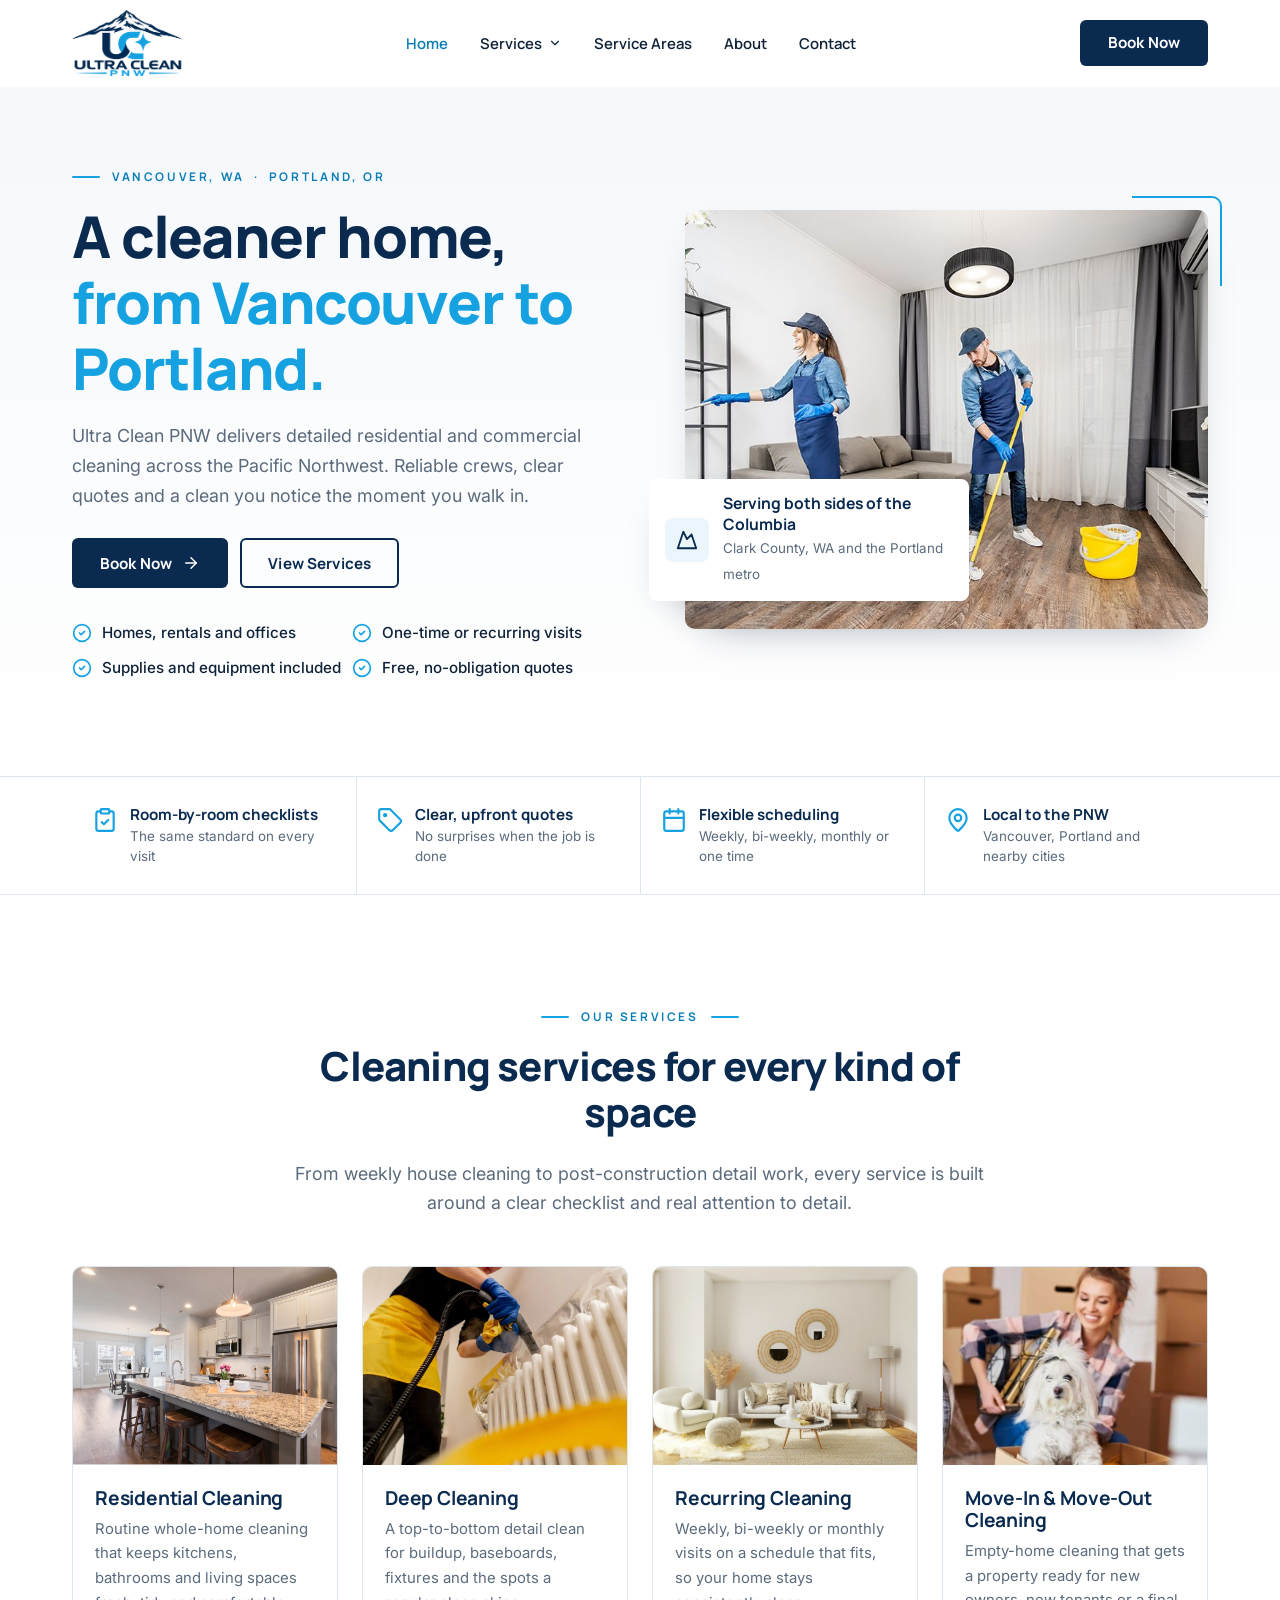
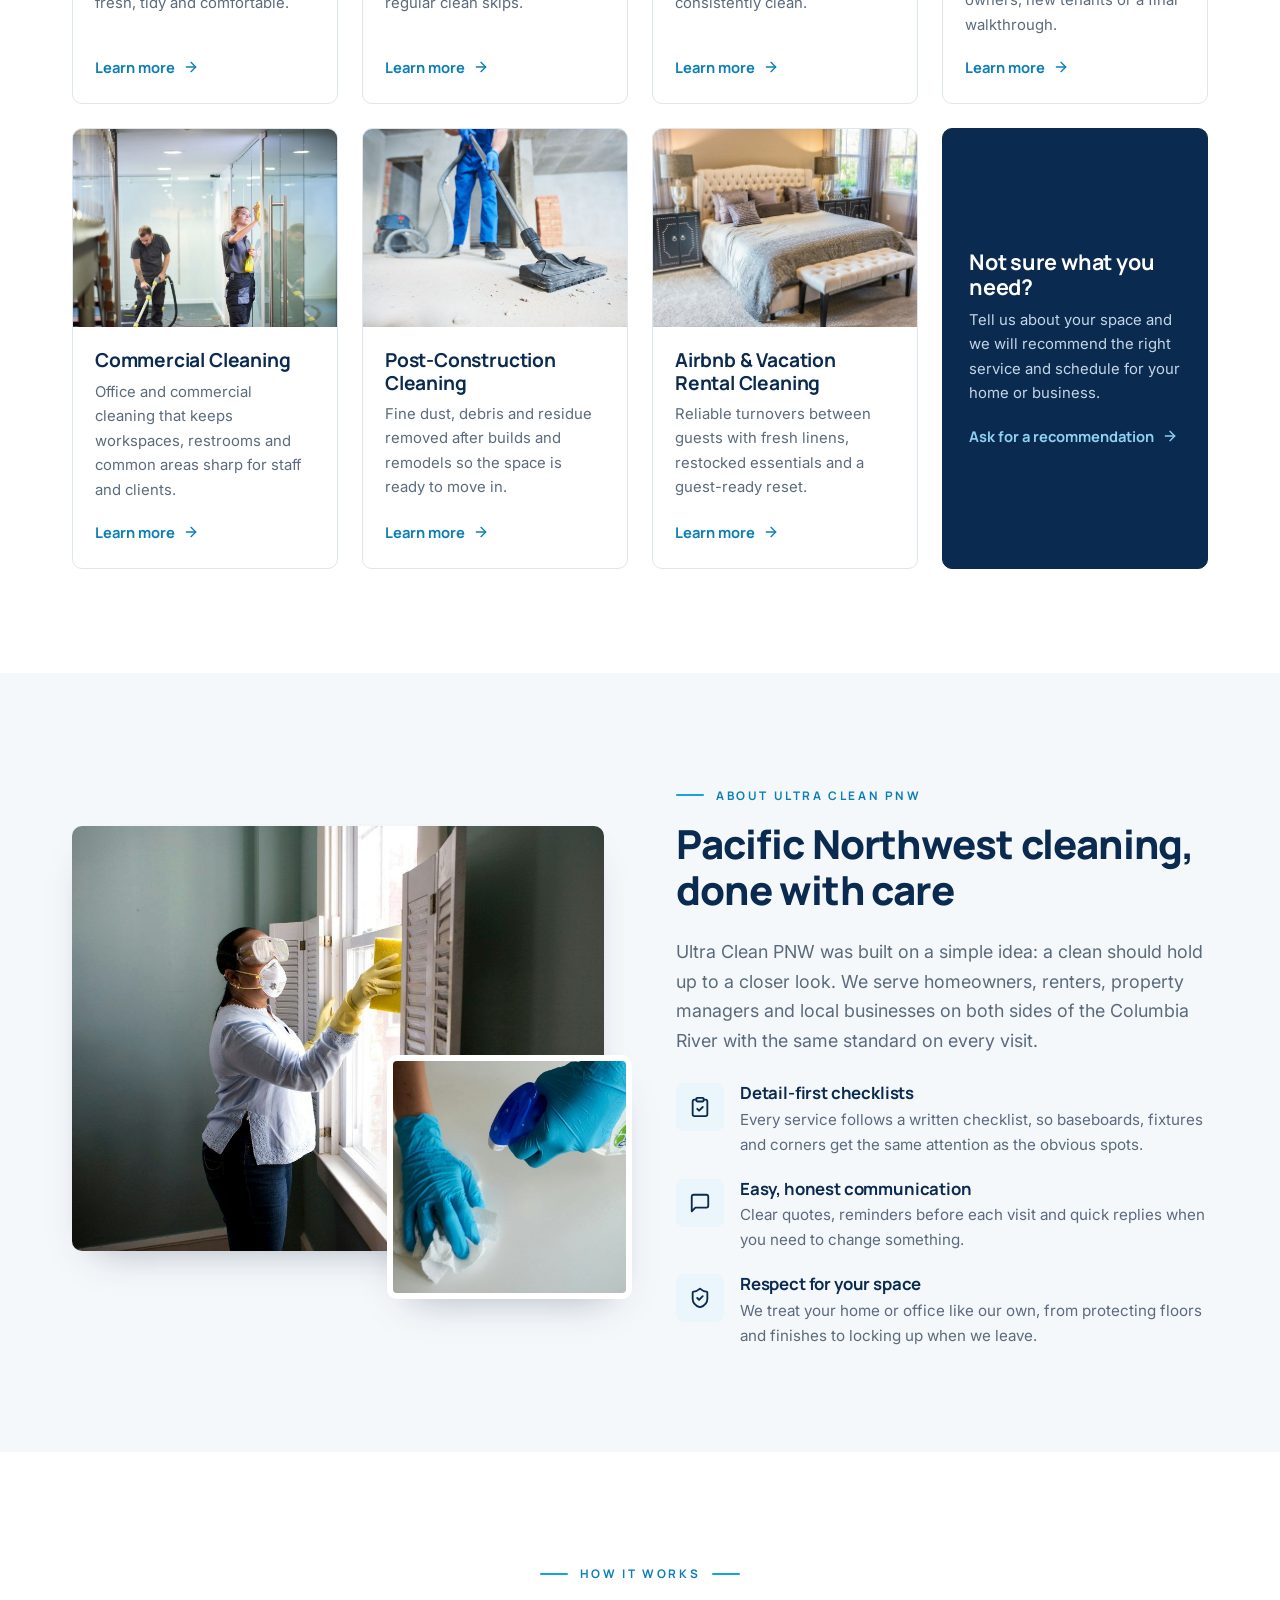
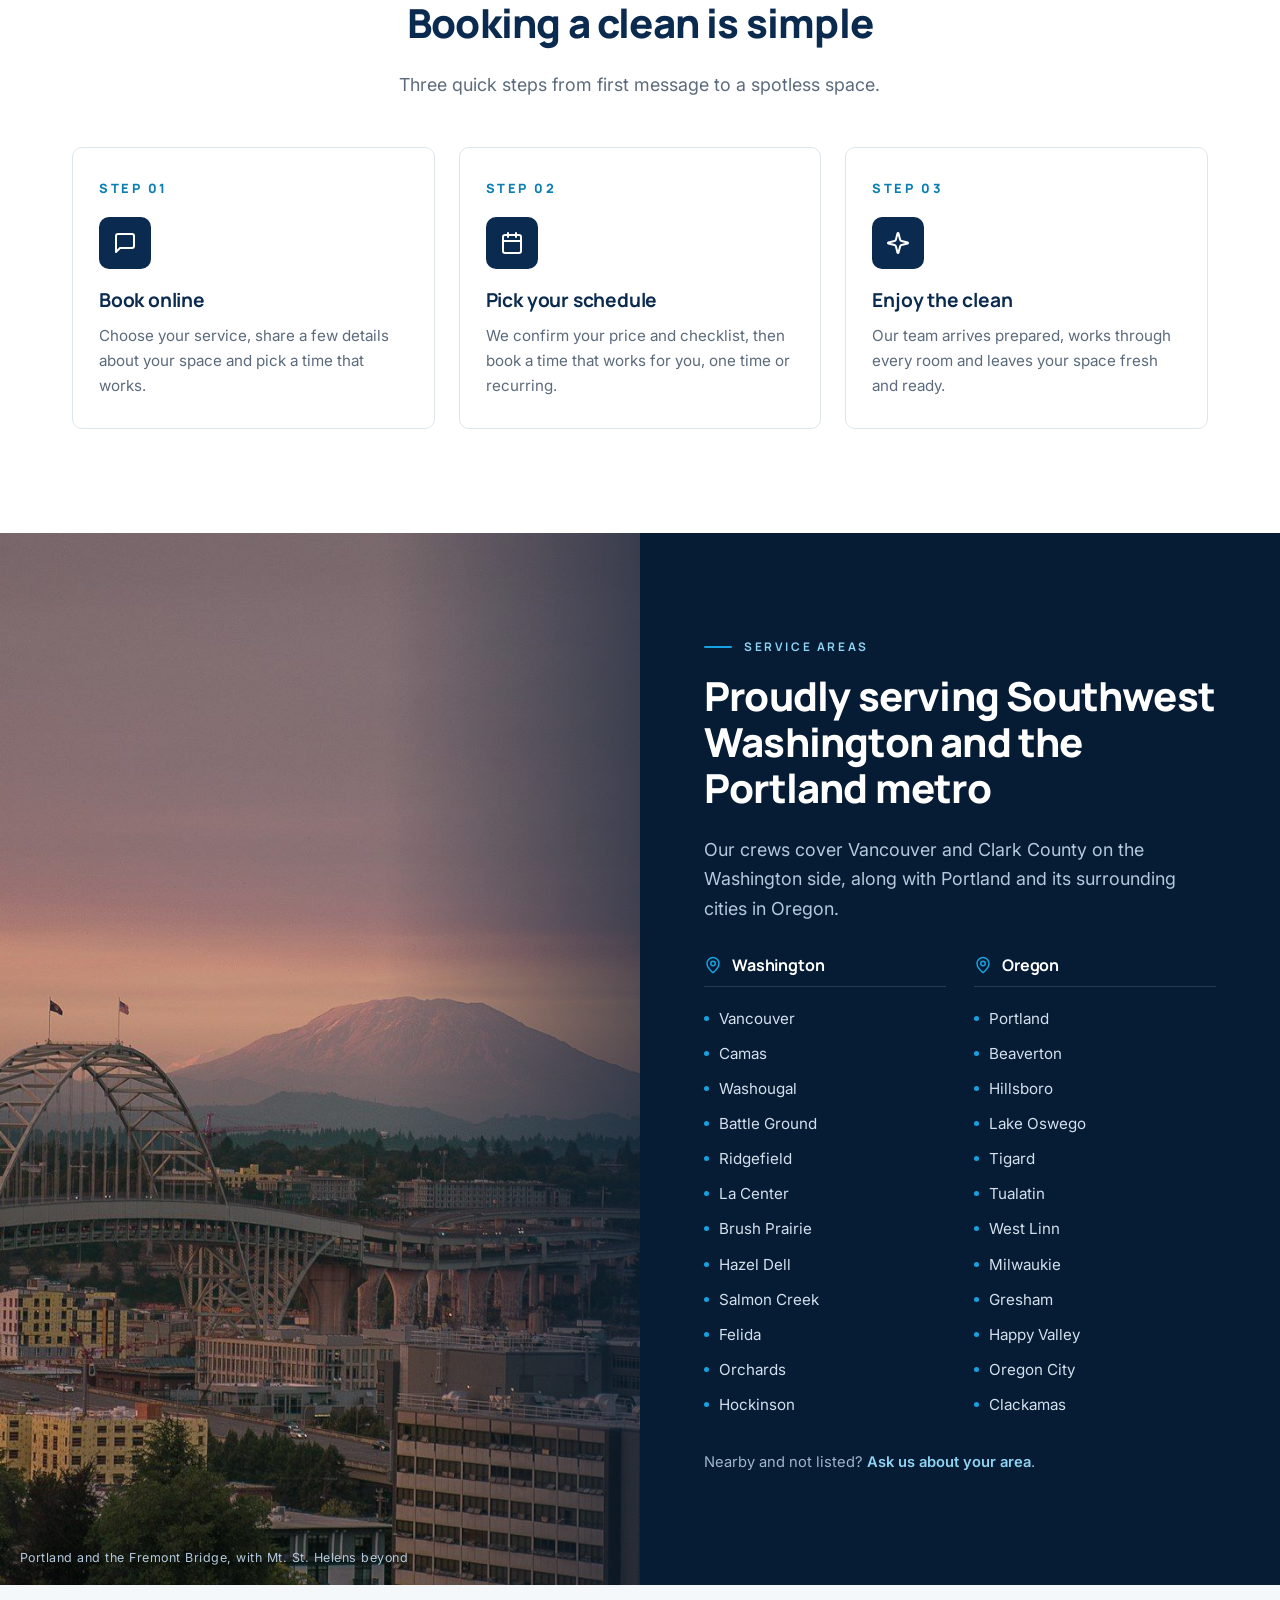
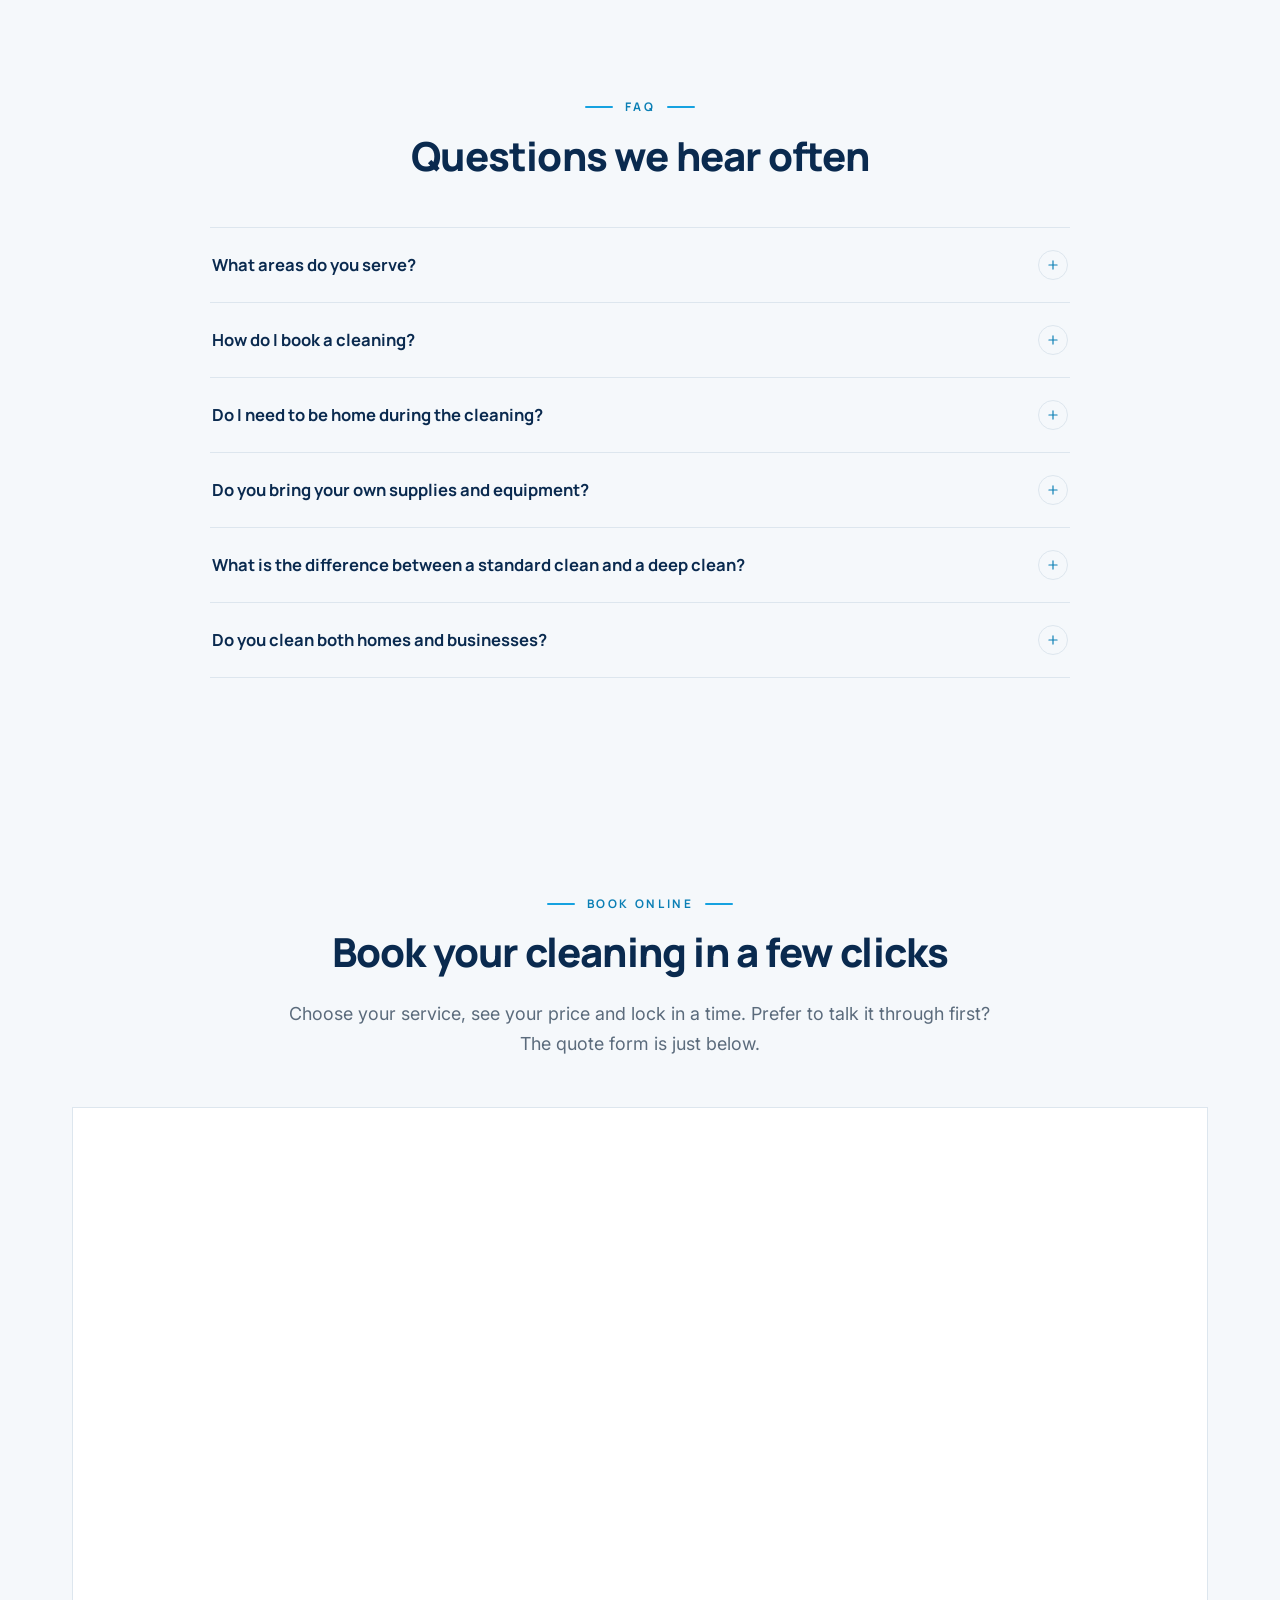
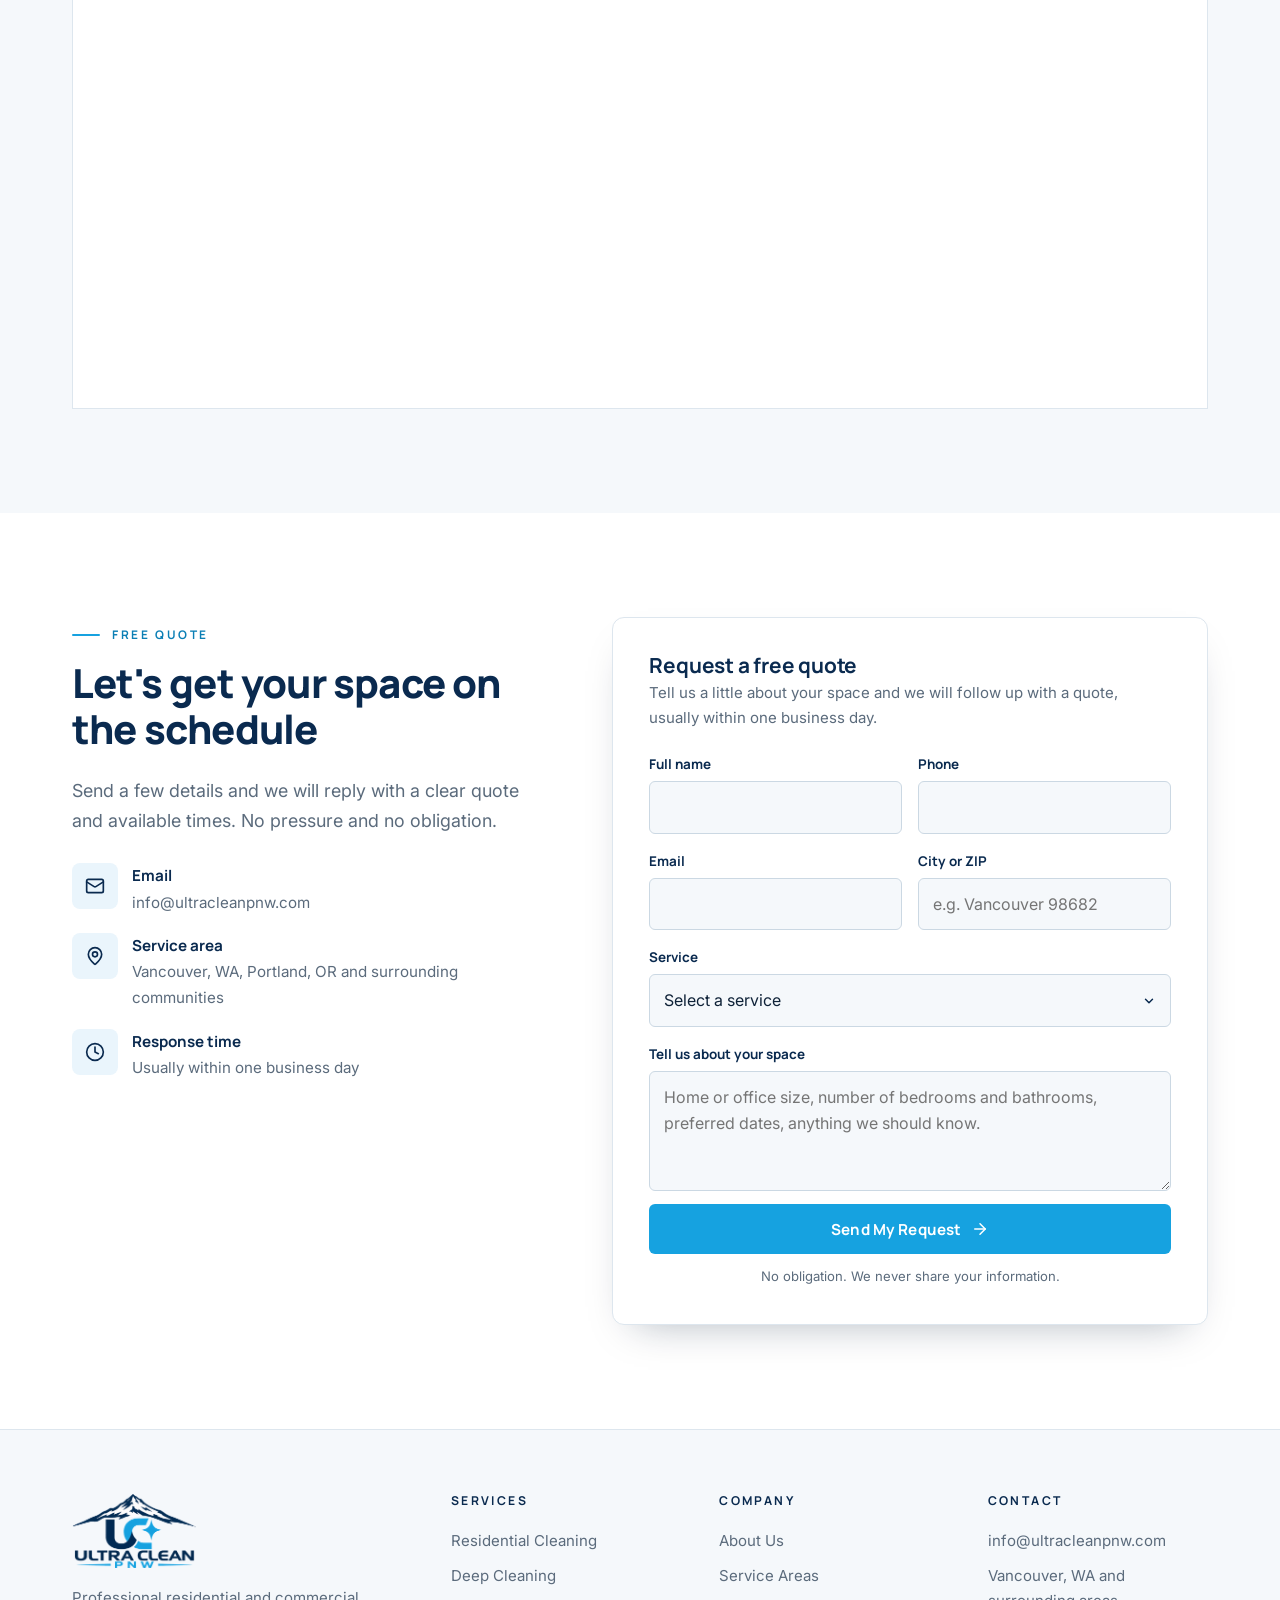
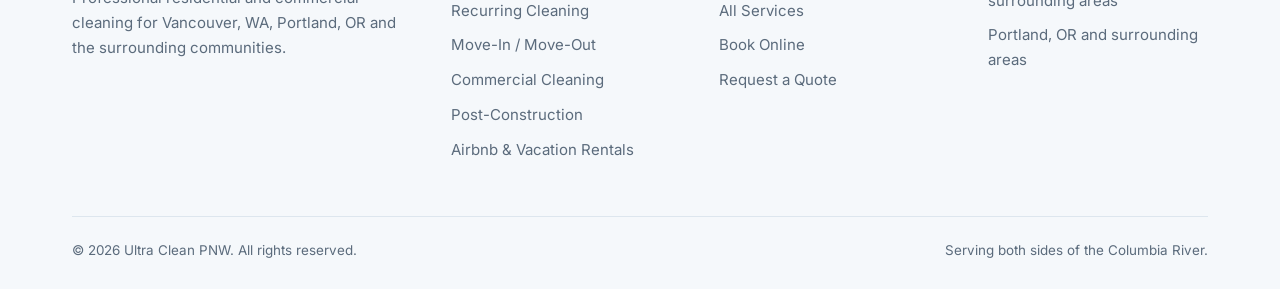
==== commit f1fd7fd7: "Add BookingKoala booking with scrolling inside the frame. Co-authored-by: Cursor <cursoragent@cursor" ====
--- a/index.html
+++ b/index.html
@@ -32,13 +32,15 @@
 <link rel="icon" type="image/png" sizes="16x16" href="assets/favicon-16.png">
 <link rel="apple-touch-icon" href="assets/apple-touch-icon.png">
 <link rel="manifest" href="site.webmanifest">
+<link rel="preconnect" href="https://ultracleanpnw.bookingkoala.com" crossorigin>
+<link rel="dns-prefetch" href="https://ultracleanpnw.bookingkoala.com">
 <link rel="preconnect" href="https://fonts.googleapis.com">
 <link rel="preconnect" href="https://fonts.gstatic.com" crossorigin>
 <link href="https://fonts.googleapis.com/css2?family=Inter:wght@400;500;600&family=Manrope:wght@600;700;800&display=swap" rel="stylesheet">
 <link rel="stylesheet" href="css/styles.css">
 <script type="application/ld+json">{"@context": "https://schema.org", "@type": "HouseCleaningService", "@id": "https://ultracleanpnw.com/#business", "name": "Ultra Clean PNW", "url": "https://ultracleanpnw.com/", "logo": "https://ultracleanpnw.com/assets/logo-large.png", "image": "https://ultracleanpnw.com/assets/og-image.jpg", "email": "info@ultracleanpnw.com", "description": "Residential and commercial cleaning serving Vancouver, WA, Portland, OR and the surrounding communities.", "address": {"@type": "PostalAddress", "addressLocality": "Vancouver", "addressRegion": "WA", "addressCountry": "US"}, "geo": {"@type": "GeoCoordinates", "latitude": 45.6387, "longitude": -122.6615}, "areaServed": [{"@type": "City", "name": "Vancouver, WA"}, {"@type": "City", "name": "Camas, WA"}, {"@type": "City", "name": "Washougal, WA"}, {"@type": "City", "name": "Battle Ground, WA"}, {"@type": "City", "name": "Ridgefield, WA"}, {"@type": "City", "name": "La Center, WA"}, {"@type": "City", "name": "Brush Prairie, WA"}, {"@type": "City", "name": "Hazel Dell, WA"}, {"@type": "City", "name": "Salmon Creek, WA"}, {"@type": "City", "name": "Felida, WA"}, {"@type": "City", "name": "Orchards, WA"}, {"@type": "City", "name": "Hockinson, WA"}, {"@type": "City", "name": "Portland, OR"}, {"@type": "City", "name": "Beaverton, OR"}, {"@type": "City", "name": "Hillsboro, OR"}, {"@type": "City", "name": "Lake Oswego, OR"}, {"@type": "City", "name": "Tigard, OR"}, {"@type": "City", "name": "Tualatin, OR"}, {"@type": "City", "name": "West Linn, OR"}, {"@type": "City", "name": "Milwaukie, OR"}, {"@type": "City", "name": "Gresham, OR"}, {"@type": "City", "name": "Happy Valley, OR"}, {"@type": "City", "name": "Oregon City, OR"}, {"@type": "City", "name": "Clackamas, OR"}], "hasOfferCatalog": {"@type": "OfferCatalog", "name": "Cleaning Services", "itemListElement": [{"@type": "Offer", "itemOffered": {"@type": "Service", "name": "Residential Cleaning", "url": "https://ultracleanpnw.com/services/residential-cleaning/"}}, {"@type": "Offer", "itemOffered": {"@type": "Service", "name": "Deep Cleaning", "url": "https://ultracleanpnw.com/services/deep-cleaning/"}}, {"@type": "Offer", "itemOffered": {"@type": "Service", "name": "Recurring Cleaning", "url": "https://ultracleanpnw.com/services/recurring-cleaning/"}}, {"@type": "Offer", "itemOffered": {"@type": "Service", "name": "Move-In & Move-Out Cleaning", "url": "https://ultracleanpnw.com/services/move-in-move-out-cleaning/"}}, {"@type": "Offer", "itemOffered": {"@type": "Service", "name": "Commercial Cleaning", "url": "https://ultracleanpnw.com/services/commercial-cleaning/"}}, {"@type": "Offer", "itemOffered": {"@type": "Service", "name": "Post-Construction Cleaning", "url": "https://ultracleanpnw.com/services/post-construction-cleaning/"}}, {"@type": "Offer", "itemOffered": {"@type": "Service", "name": "Airbnb & Vacation Rental Cleaning", "url": "https://ultracleanpnw.com/services/airbnb-vacation-rental-cleaning/"}}]}}</script>
 <script type="application/ld+json">{"@context": "https://schema.org", "@type": "WebSite", "name": "Ultra Clean PNW", "url": "https://ultracleanpnw.com/"}</script>
-<script type="application/ld+json">{"@context": "https://schema.org", "@type": "FAQPage", "mainEntity": [{"@type": "Question", "name": "What areas do you serve?", "acceptedAnswer": {"@type": "Answer", "text": "We serve Vancouver, WA and surrounding Clark County communities like Camas, Washougal, Battle Ground and Ridgefield, plus Portland, OR and nearby cities including Beaverton, Hillsboro, Lake Oswego, Tigard and Gresham. If you are close by and do not see your city listed, reach out and ask."}}, {"@type": "Question", "name": "How do I get a quote?", "acceptedAnswer": {"@type": "Answer", "text": "Fill out the quote form or send us an email with your address, the size of your space and the service you need. We will follow up with a clear quote, usually within one business day."}}, {"@type": "Question", "name": "Do I need to be home during the cleaning?", "acceptedAnswer": {"@type": "Answer", "text": "No. Many clients provide a door code, lockbox or key. Whatever works best for you, we will make sure your home is secured when we leave."}}, {"@type": "Question", "name": "Do you bring your own supplies and equipment?", "acceptedAnswer": {"@type": "Answer", "text": "Yes. Our team arrives with professional supplies and equipment. If you prefer specific products, let us know and we are happy to use them."}}, {"@type": "Question", "name": "What is the difference between a standard clean and a deep clean?", "acceptedAnswer": {"@type": "Answer", "text": "A standard clean maintains a home that is already in good shape. A deep clean adds detailed work like baseboards, grout, fixtures, vents and built-up grime. We usually recommend a deep clean for a first visit."}}, {"@type": "Question", "name": "Do you clean both homes and businesses?", "acceptedAnswer": {"@type": "Answer", "text": "Yes. We clean houses, apartments, rentals and move-outs, as well as offices and commercial spaces on both sides of the Columbia River."}}]}</script>
+<script type="application/ld+json">{"@context": "https://schema.org", "@type": "FAQPage", "mainEntity": [{"@type": "Question", "name": "What areas do you serve?", "acceptedAnswer": {"@type": "Answer", "text": "We serve Vancouver, WA and surrounding Clark County communities like Camas, Washougal, Battle Ground and Ridgefield, plus Portland, OR and nearby cities including Beaverton, Hillsboro, Lake Oswego, Tigard and Gresham. If you are close by and do not see your city listed, reach out and ask."}}, {"@type": "Question", "name": "How do I book a cleaning?", "acceptedAnswer": {"@type": "Answer", "text": "Use the online booking form to choose a service, see pricing and pick a time. You can also send a quote request with your address, the size of your space and the service you need, and we will follow up within one business day."}}, {"@type": "Question", "name": "Do I need to be home during the cleaning?", "acceptedAnswer": {"@type": "Answer", "text": "No. Many clients provide a door code, lockbox or key. Whatever works best for you, we will make sure your home is secured when we leave."}}, {"@type": "Question", "name": "Do you bring your own supplies and equipment?", "acceptedAnswer": {"@type": "Answer", "text": "Yes. Our team arrives with professional supplies and equipment. If you prefer specific products, let us know and we are happy to use them."}}, {"@type": "Question", "name": "What is the difference between a standard clean and a deep clean?", "acceptedAnswer": {"@type": "Answer", "text": "A standard clean maintains a home that is already in good shape. A deep clean adds detailed work like baseboards, grout, fixtures, vents and built-up grime. We usually recommend a deep clean for a first visit."}}, {"@type": "Question", "name": "Do you clean both homes and businesses?", "acceptedAnswer": {"@type": "Answer", "text": "Yes. We clean houses, apartments, rentals and move-outs, as well as offices and commercial spaces on both sides of the Columbia River."}}]}</script>
 </head>
 <body>
 <a class="skip-link" href="#main">Skip to content</a>
@@ -68,7 +70,7 @@
         <li><a class="nav-link" href="contact/">Contact</a></li>
       </ul>
     </nav>
-    <a class="btn btn-primary header-cta" href="contact/">Get a Free Quote</a>
+    <a class="btn btn-primary header-cta" href="book/">Book Now</a>
     <button class="menu-toggle" type="button" aria-label="Open menu" aria-expanded="false" aria-controls="mobile-nav">
       <svg class="icon-open" viewBox="0 0 24 24" fill="none" stroke="currentColor" stroke-width="2" stroke-linecap="round" stroke-linejoin="round" aria-hidden="true"><path d="M4 6h16M4 12h16M4 18h16"/></svg><svg class="icon-close" viewBox="0 0 24 24" fill="none" stroke="currentColor" stroke-width="2" stroke-linecap="round" stroke-linejoin="round" aria-hidden="true"><path d="M18 6 6 18M6 6l12 12"/></svg>
     </button>
@@ -91,7 +93,8 @@
   <a href="#areas">Service Areas</a>
   <a href="#about">About</a>
   <a href="contact/">Contact</a>
-  <a class="btn btn-primary" href="contact/">Get a Free Quote</a>
+  <a href="book/">Book Online</a>
+  <a class="btn btn-primary" href="book/">Book Now</a>
 </nav>
 <main id="main">
 
@@ -102,7 +105,7 @@
       <h1>A cleaner home, <span class="accent">from Vancouver to Portland.</span></h1>
       <p class="lead">Ultra Clean PNW delivers detailed residential and commercial cleaning across the Pacific Northwest. Reliable crews, clear quotes and a clean you notice the moment you walk in.</p>
       <div class="btn-row">
-        <a class="btn btn-primary" href="contact/">Get a Free Quote <svg viewBox="0 0 24 24" fill="none" stroke="currentColor" stroke-width="2" stroke-linecap="round" stroke-linejoin="round" aria-hidden="true"><path d="M5 12h14"/><path d="m12 5 7 7-7 7"/></svg></a>
+        <a class="btn btn-primary" href="book/">Book Now <svg viewBox="0 0 24 24" fill="none" stroke="currentColor" stroke-width="2" stroke-linecap="round" stroke-linejoin="round" aria-hidden="true"><path d="M5 12h14"/><path d="m12 5 7 7-7 7"/></svg></a>
         <a class="btn btn-outline" href="services/">View Services</a>
       </div>
       <ul class="hero-points">
@@ -231,7 +234,7 @@
       <p class="lead">Three quick steps from first message to a spotless space.</p>
     </div>
     <div class="steps">
-      <div class="step reveal"><span class="step-num">STEP 01</span><span class="ico"><svg viewBox="0 0 24 24" fill="none" stroke="currentColor" stroke-width="2" stroke-linecap="round" stroke-linejoin="round" aria-hidden="true"><path d="M21 15a2 2 0 0 1-2 2H7l-4 4V5a2 2 0 0 1 2-2h14a2 2 0 0 1 2 2z"/></svg></span><h3>Request a quote</h3><p>Share a few details about your space, the service you need and your preferred timing.</p></div>
+      <div class="step reveal"><span class="step-num">STEP 01</span><span class="ico"><svg viewBox="0 0 24 24" fill="none" stroke="currentColor" stroke-width="2" stroke-linecap="round" stroke-linejoin="round" aria-hidden="true"><path d="M21 15a2 2 0 0 1-2 2H7l-4 4V5a2 2 0 0 1 2-2h14a2 2 0 0 1 2 2z"/></svg></span><h3>Book online</h3><p>Choose your service, share a few details about your space and pick a time that works.</p></div>
       <div class="step reveal"><span class="step-num">STEP 02</span><span class="ico"><svg viewBox="0 0 24 24" fill="none" stroke="currentColor" stroke-width="2" stroke-linecap="round" stroke-linejoin="round" aria-hidden="true"><rect x="3" y="4" width="18" height="18" rx="2"/><path d="M16 2v4M8 2v4M3 10h18"/></svg></span><h3>Pick your schedule</h3><p>We confirm your price and checklist, then book a time that works for you, one time or recurring.</p></div>
       <div class="step reveal"><span class="step-num">STEP 03</span><span class="ico"><svg viewBox="0 0 24 24" fill="none" stroke="currentColor" stroke-width="2" stroke-linecap="round" stroke-linejoin="round" aria-hidden="true"><path d="M9.937 15.5A2 2 0 0 0 8.5 14.063l-6.135-1.582a.5.5 0 0 1 0-.962L8.5 9.936A2 2 0 0 0 9.937 8.5l1.582-6.135a.5.5 0 0 1 .963 0L14.063 8.5A2 2 0 0 0 15.5 9.937l6.135 1.581a.5.5 0 0 1 0 .964L15.5 14.063a2 2 0 0 0-1.437 1.437l-1.582 6.135a.5.5 0 0 1-.963 0z"/></svg></span><h3>Enjoy the clean</h3><p>Our team arrives prepared, works through every room and leaves your space fresh and ready.</p></div>
     </div>
@@ -269,8 +272,8 @@
   <div class="answer"><p>We serve Vancouver, WA and surrounding Clark County communities like Camas, Washougal, Battle Ground and Ridgefield, plus Portland, OR and nearby cities including Beaverton, Hillsboro, Lake Oswego, Tigard and Gresham. If you are close by and do not see your city listed, reach out and ask.</p></div>
 </details>
 <details>
-  <summary>How do I get a quote?<span class="pm"><svg viewBox="0 0 24 24" fill="none" stroke="currentColor" stroke-width="2" stroke-linecap="round" stroke-linejoin="round" aria-hidden="true"><path d="M12 5v14M5 12h14"/></svg></span></summary>
-  <div class="answer"><p>Fill out the quote form or send us an email with your address, the size of your space and the service you need. We will follow up with a clear quote, usually within one business day.</p></div>
+  <summary>How do I book a cleaning?<span class="pm"><svg viewBox="0 0 24 24" fill="none" stroke="currentColor" stroke-width="2" stroke-linecap="round" stroke-linejoin="round" aria-hidden="true"><path d="M12 5v14M5 12h14"/></svg></span></summary>
+  <div class="answer"><p>Use the online booking form to choose a service, see pricing and pick a time. You can also send a quote request with your address, the size of your space and the service you need, and we will follow up within one business day.</p></div>
 </details>
 <details>
   <summary>Do I need to be home during the cleaning?<span class="pm"><svg viewBox="0 0 24 24" fill="none" stroke="currentColor" stroke-width="2" stroke-linecap="round" stroke-linejoin="round" aria-hidden="true"><path d="M12 5v14M5 12h14"/></svg></span></summary>
@@ -288,6 +291,19 @@
   <summary>Do you clean both homes and businesses?<span class="pm"><svg viewBox="0 0 24 24" fill="none" stroke="currentColor" stroke-width="2" stroke-linecap="round" stroke-linejoin="round" aria-hidden="true"><path d="M12 5v14M5 12h14"/></svg></span></summary>
   <div class="answer"><p>Yes. We clean houses, apartments, rentals and move-outs, as well as offices and commercial spaces on both sides of the Columbia River.</p></div>
 </details>
+</div>
+  </div>
+</section>
+
+<section class="section alt" id="book">
+  <div class="container">
+    <div class="section-head reveal">
+      <span class="eyebrow center">Book online</span>
+      <h2>Book your cleaning in a few clicks</h2>
+      <p class="lead">Choose your service, see your price and lock in a time. Prefer to talk it through first? The quote form is just below.</p>
+    </div>
+    <div class="booking-embed">
+  <iframe class="booking-frame" src="https://ultracleanpnw.bookingkoala.com/booknow?embed=true" title="Book a cleaning with Ultra Clean PNW" scrolling="yes" loading="lazy"></iframe>
 </div>
   </div>
 </section>
@@ -359,6 +375,7 @@
           <li><a href="#about">About Us</a></li>
           <li><a href="#areas">Service Areas</a></li>
           <li><a href="services/">All Services</a></li>
+          <li><a href="book/">Book Online</a></li>
           <li><a href="contact/">Request a Quote</a></li>
         </ul>
       </div>
@@ -379,7 +396,7 @@
   </div>
 </footer>
 <div class="quick-bar" aria-label="Quick actions">
-  <a class="btn btn-primary" href="contact/">Free Quote</a>
+  <a class="btn btn-primary" href="book/">Book Now</a>
   <a class="btn btn-outline" href="mailto:info@ultracleanpnw.com"><svg viewBox="0 0 24 24" fill="none" stroke="currentColor" stroke-width="2" stroke-linecap="round" stroke-linejoin="round" aria-hidden="true"><rect x="2" y="4" width="20" height="16" rx="2"/><path d="m22 7-8.97 5.7a1.94 1.94 0 0 1-2.06 0L2 7"/></svg>Email</a>
 </div>
 <script src="js/main.js" defer></script>
--- a/css/styles.css
+++ b/css/styles.css
@@ -439,6 +439,28 @@
 .site-footer li a:hover { color: var(--blue-600); }
 .footer-bottom { display: flex; flex-wrap: wrap; gap: 12px; justify-content: space-between; margin-top: 48px; padding-top: 22px; border-top: 1px solid var(--line); color: var(--muted); font-size: .84rem; }
 
+/* BookingKoala embed. embed.js is not loaded. The iframe is a fixed viewport
+   and scrolls internally (scrolling="yes" in the markup). */
+.booking-embed {
+  border: 1px solid var(--line);
+  background: #fff;
+  overflow: hidden;
+}
+.booking-frame {
+  display: block;
+  width: 100%;
+  height: 100vh;
+  height: 100dvh;
+  border: 0;
+}
+.book-top { background: var(--mist); border-bottom: 1px solid var(--line); padding: 28px 0 22px; }
+.book-top h1 { font-size: clamp(1.7rem, 3vw, 2.4rem); margin-bottom: 8px; }
+.book-top .lead { margin: 0; }
+.book-top .crumbs { margin-bottom: 16px; }
+body.page-book .booking-embed { border-left: 0; border-right: 0; }
+body.page-book .quick-bar { display: none; }
+body.page-book .site-footer { padding-bottom: 28px; }
+
 /* Mobile quick bar */
 .quick-bar {
   position: fixed; left: 0; right: 0; bottom: 0; z-index: 90; display: flex; gap: 10px;
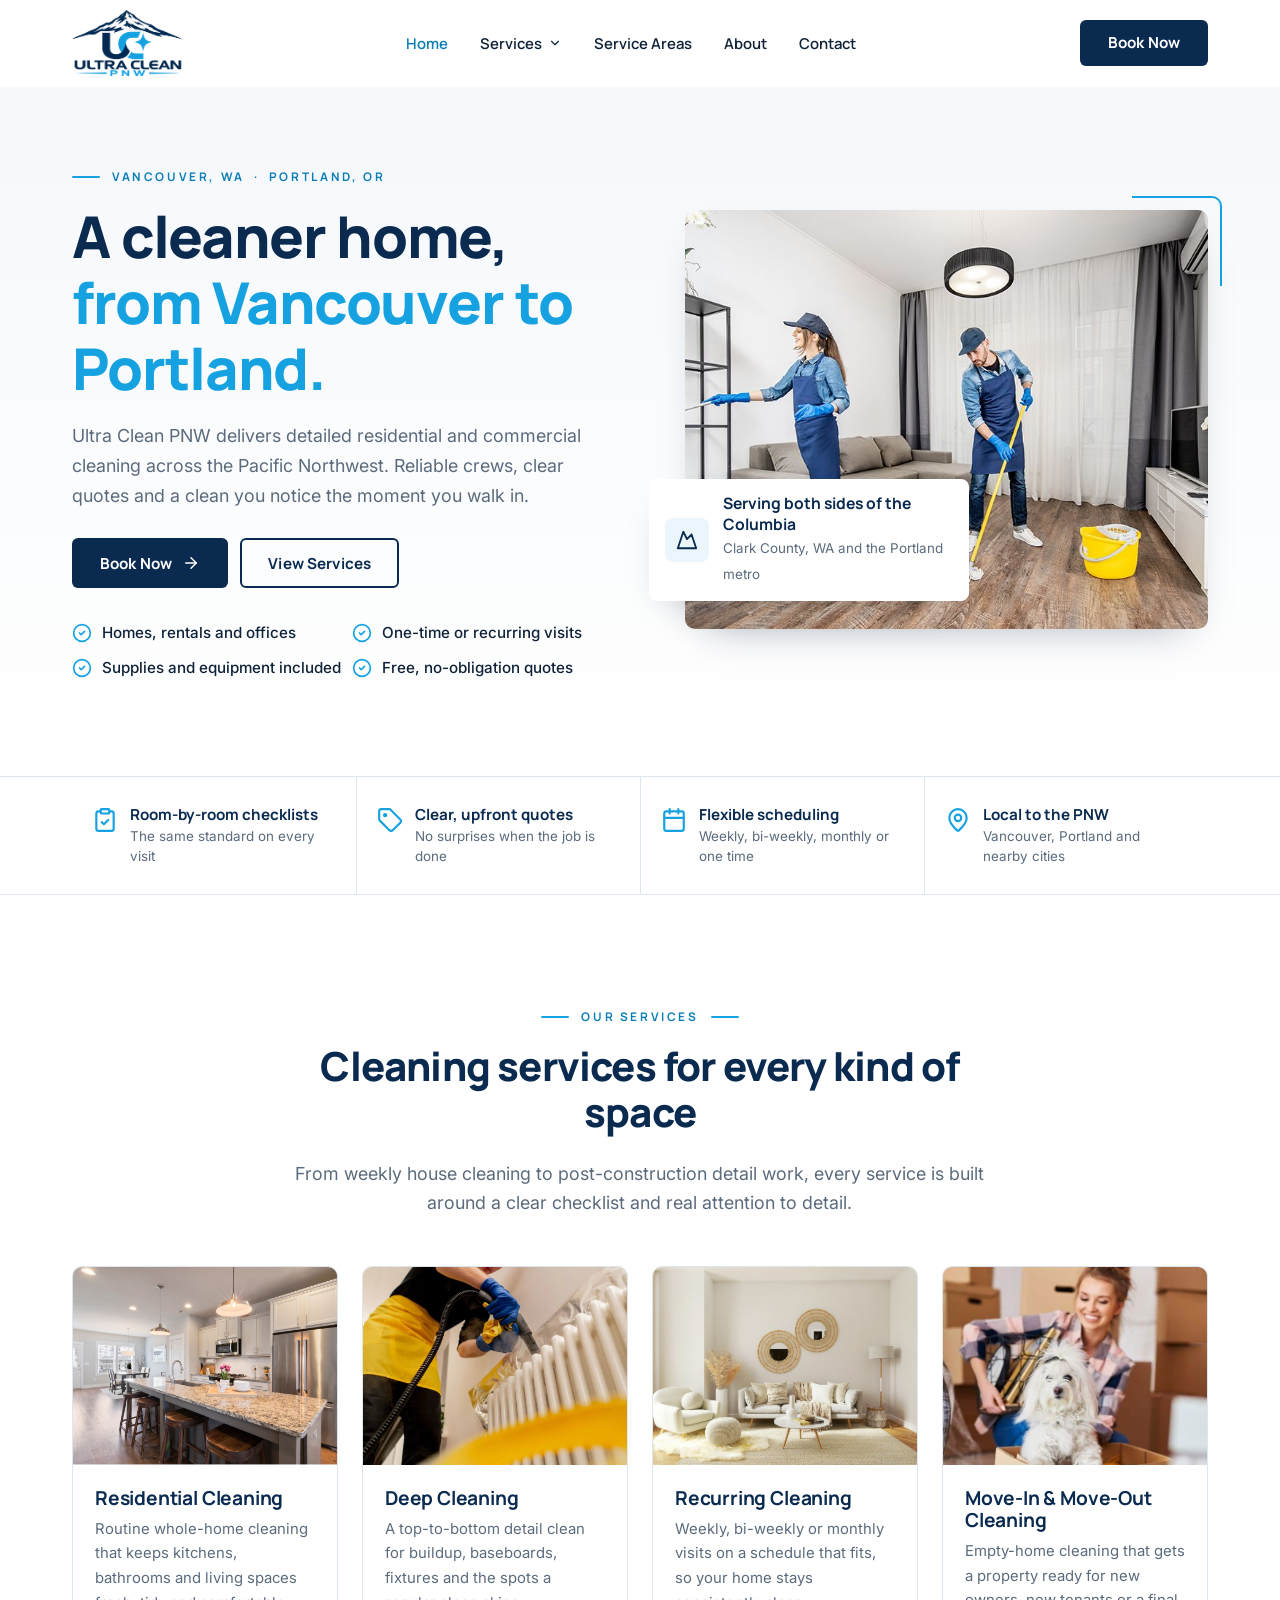
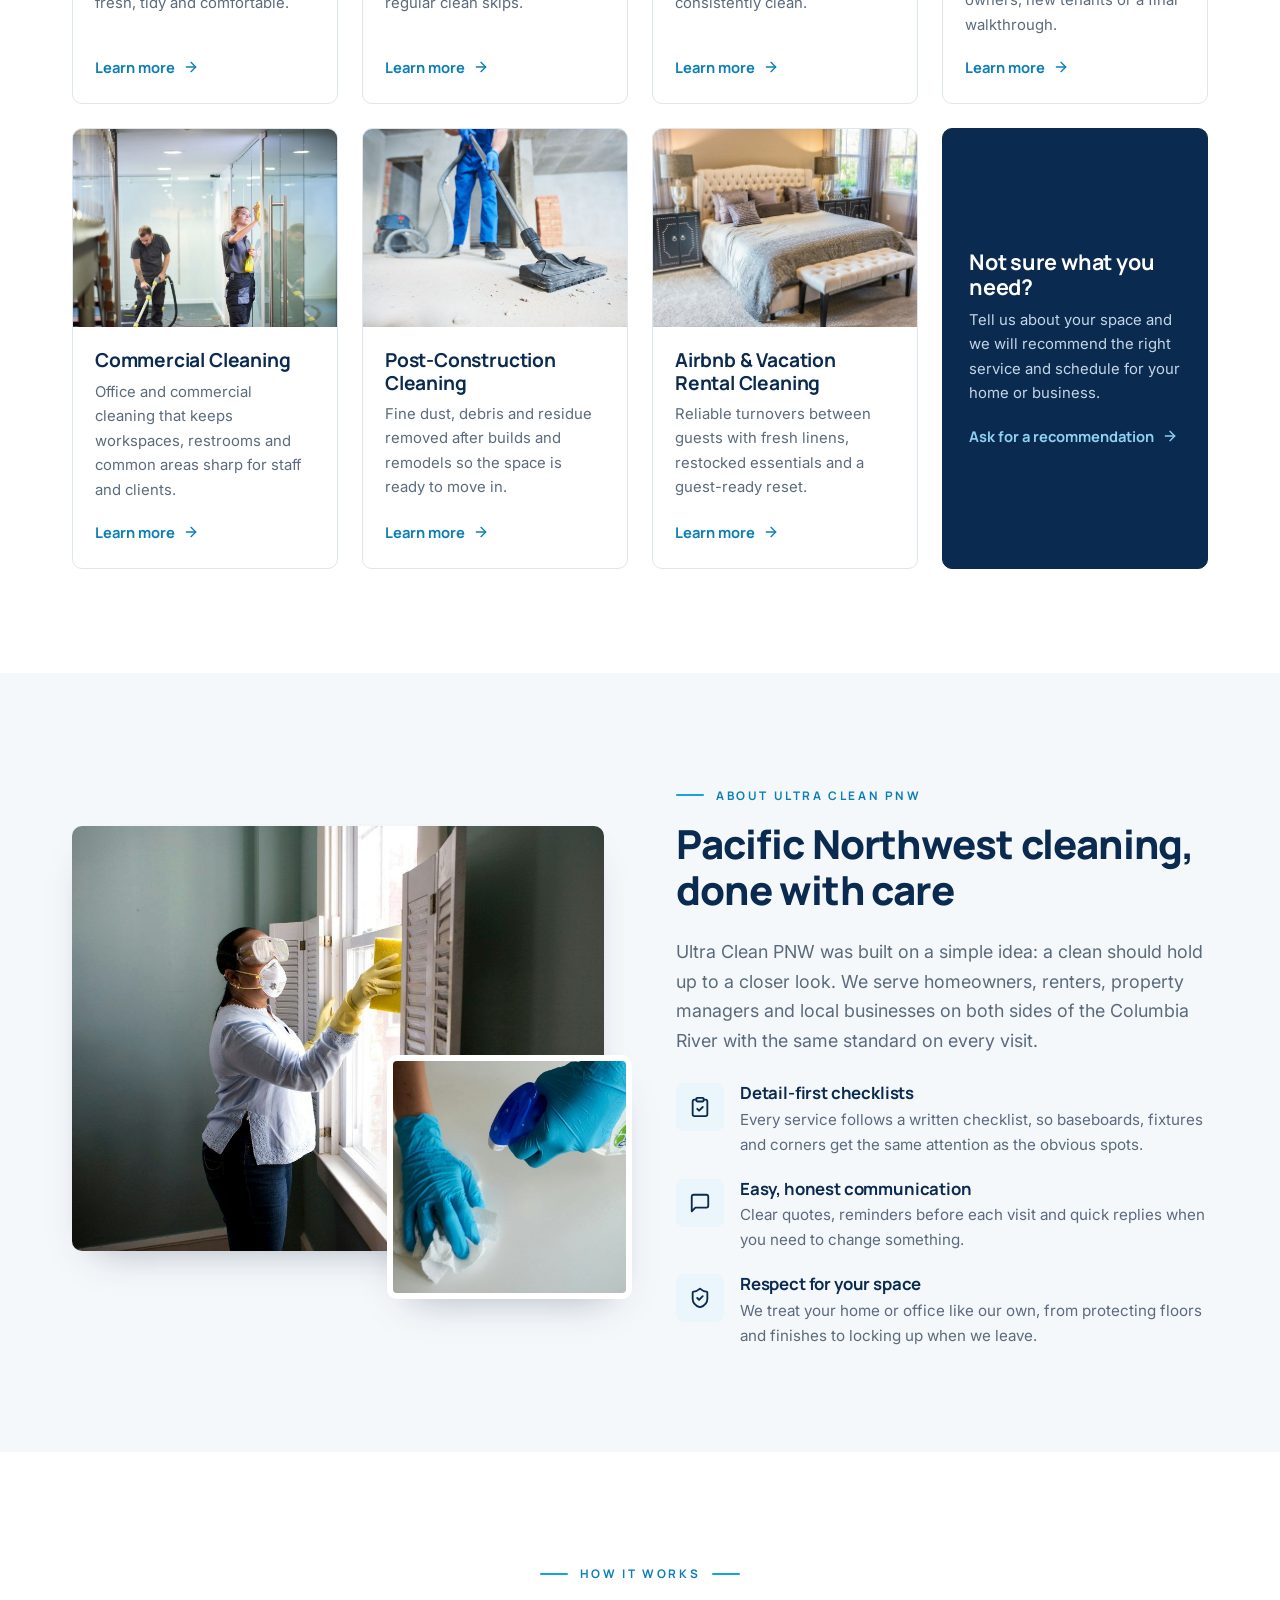
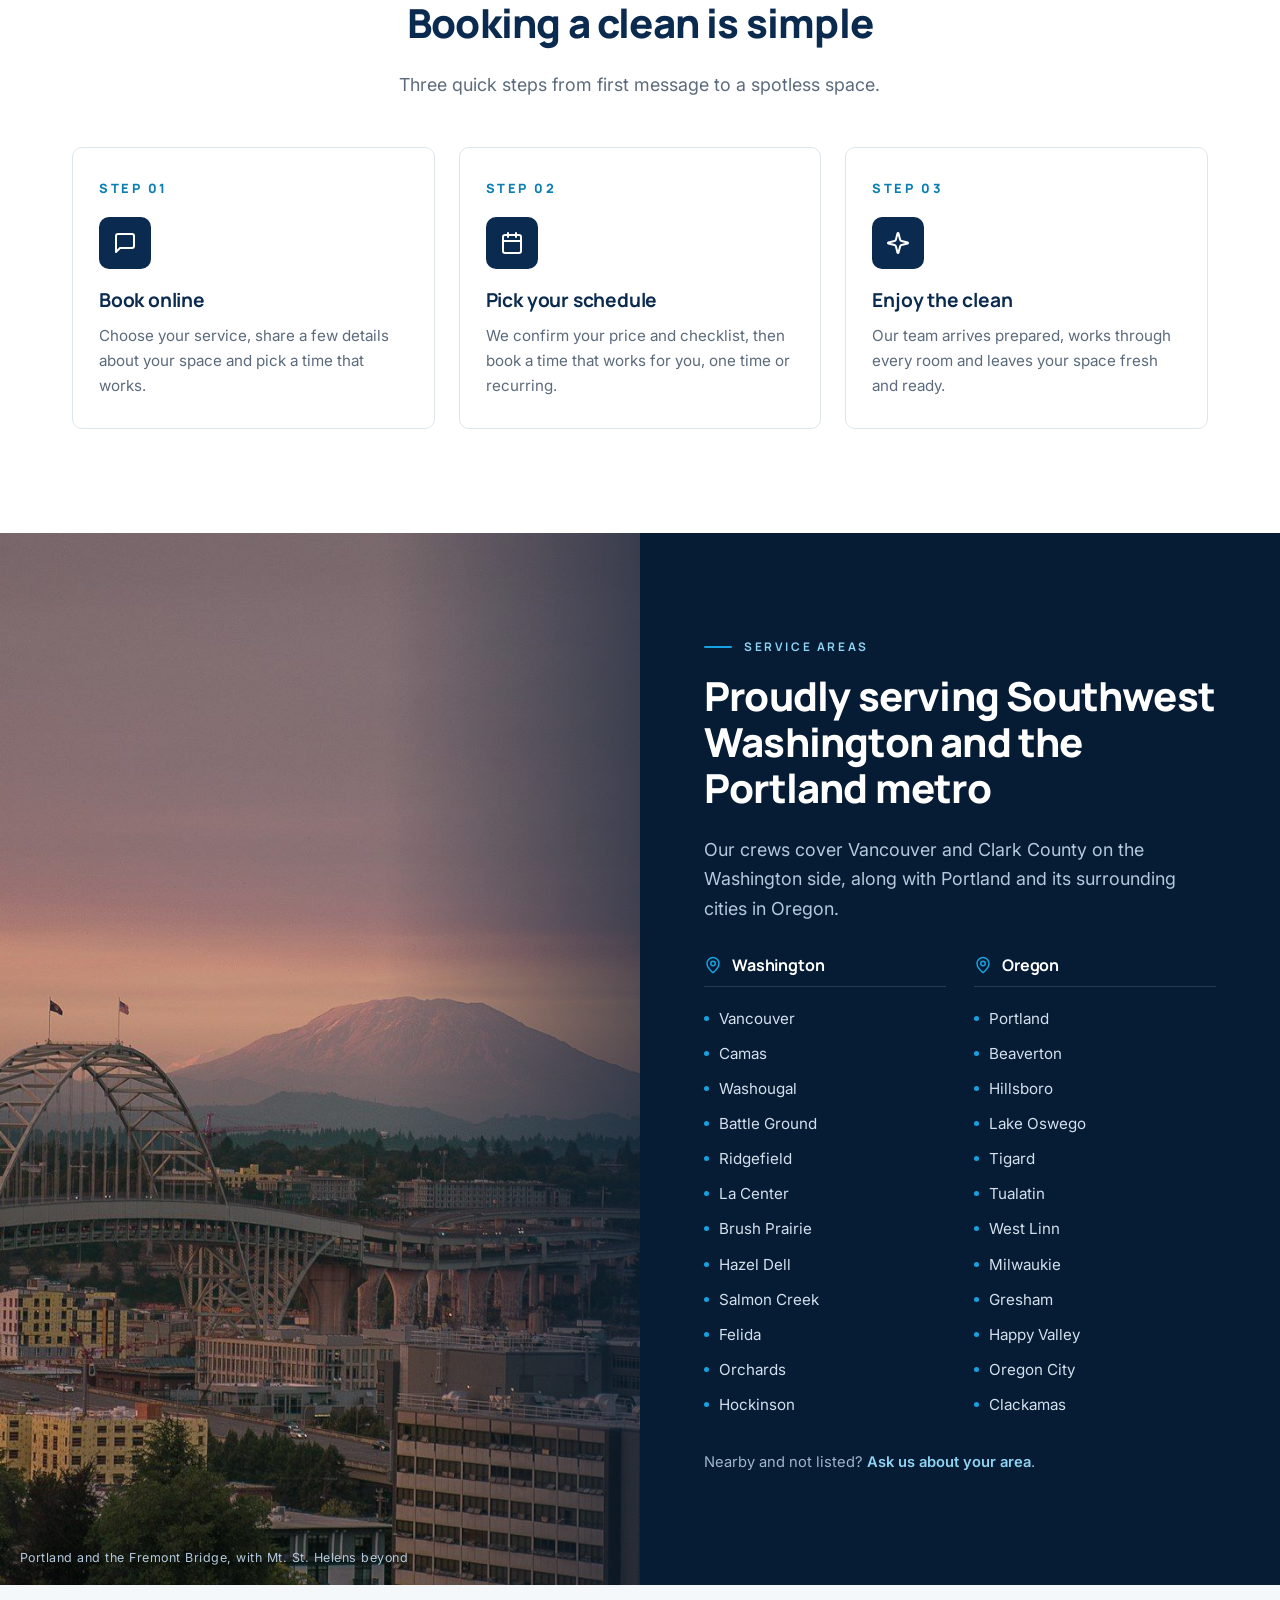
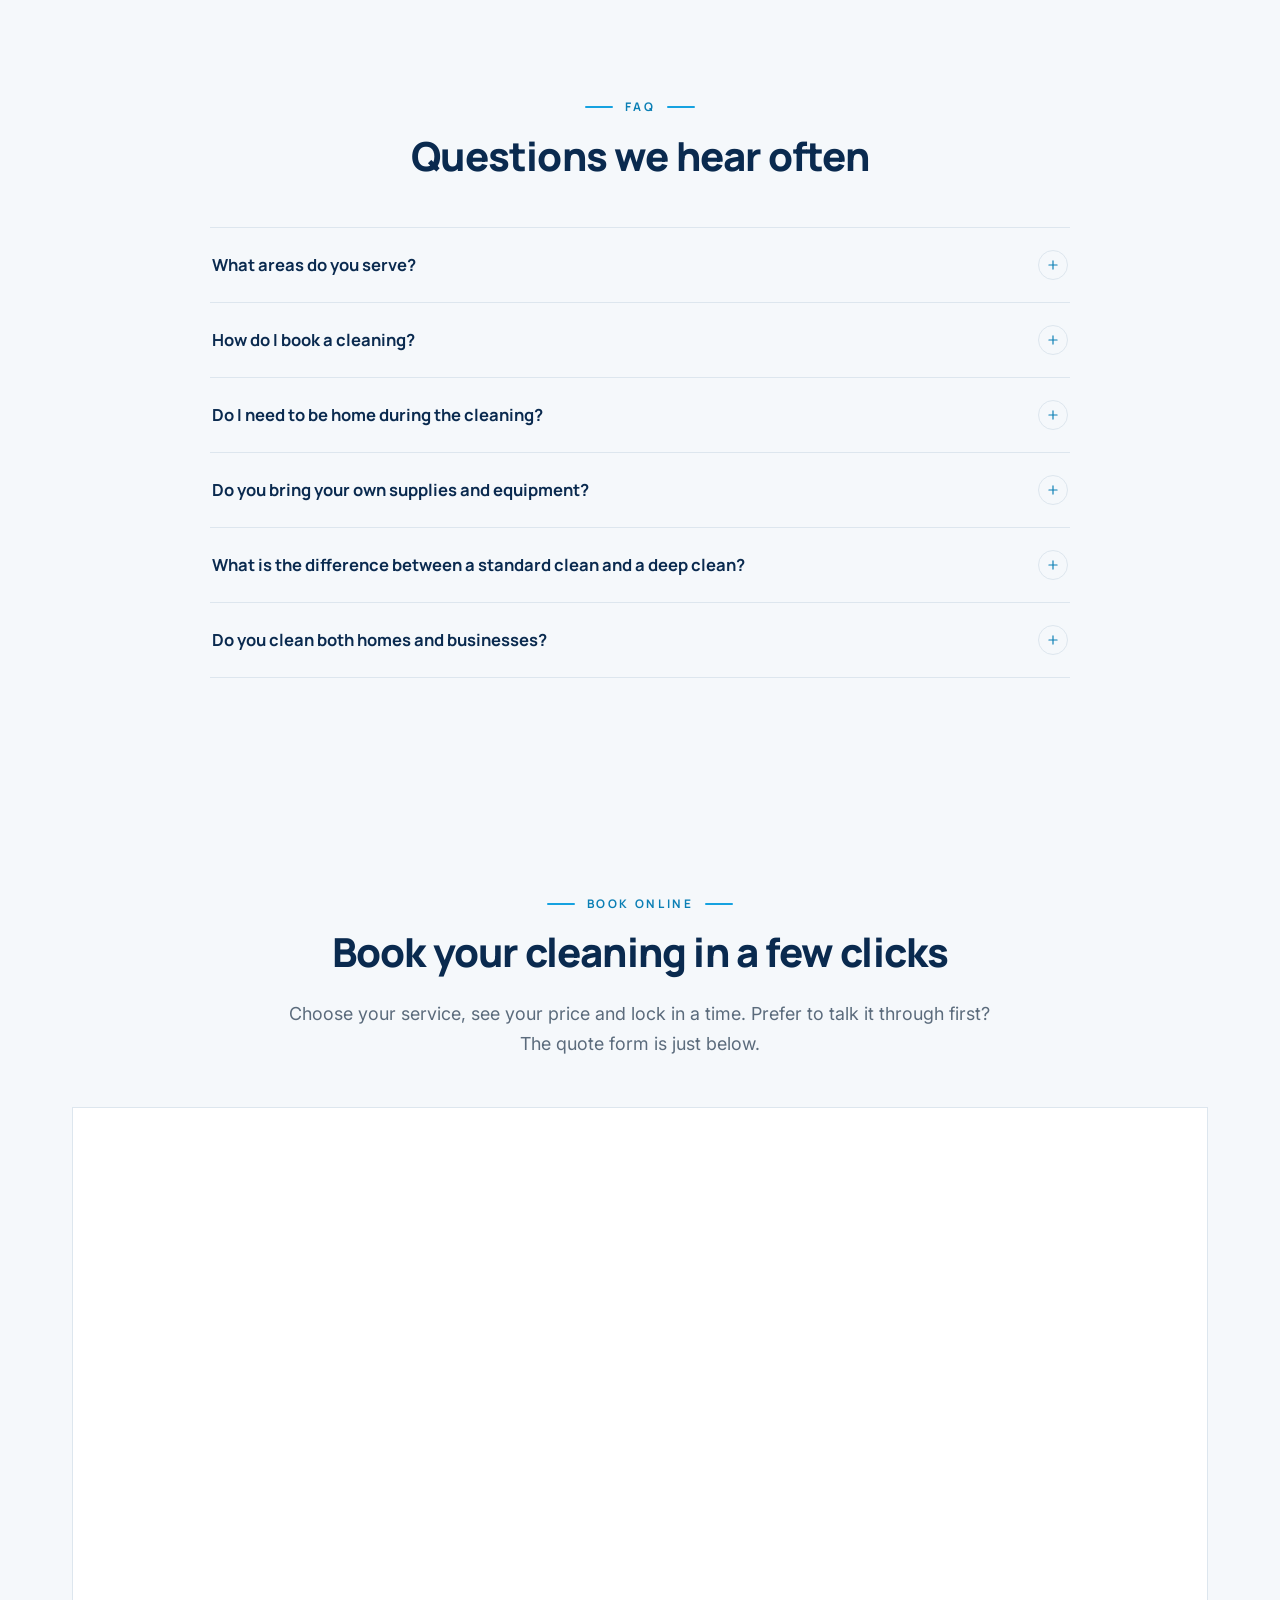
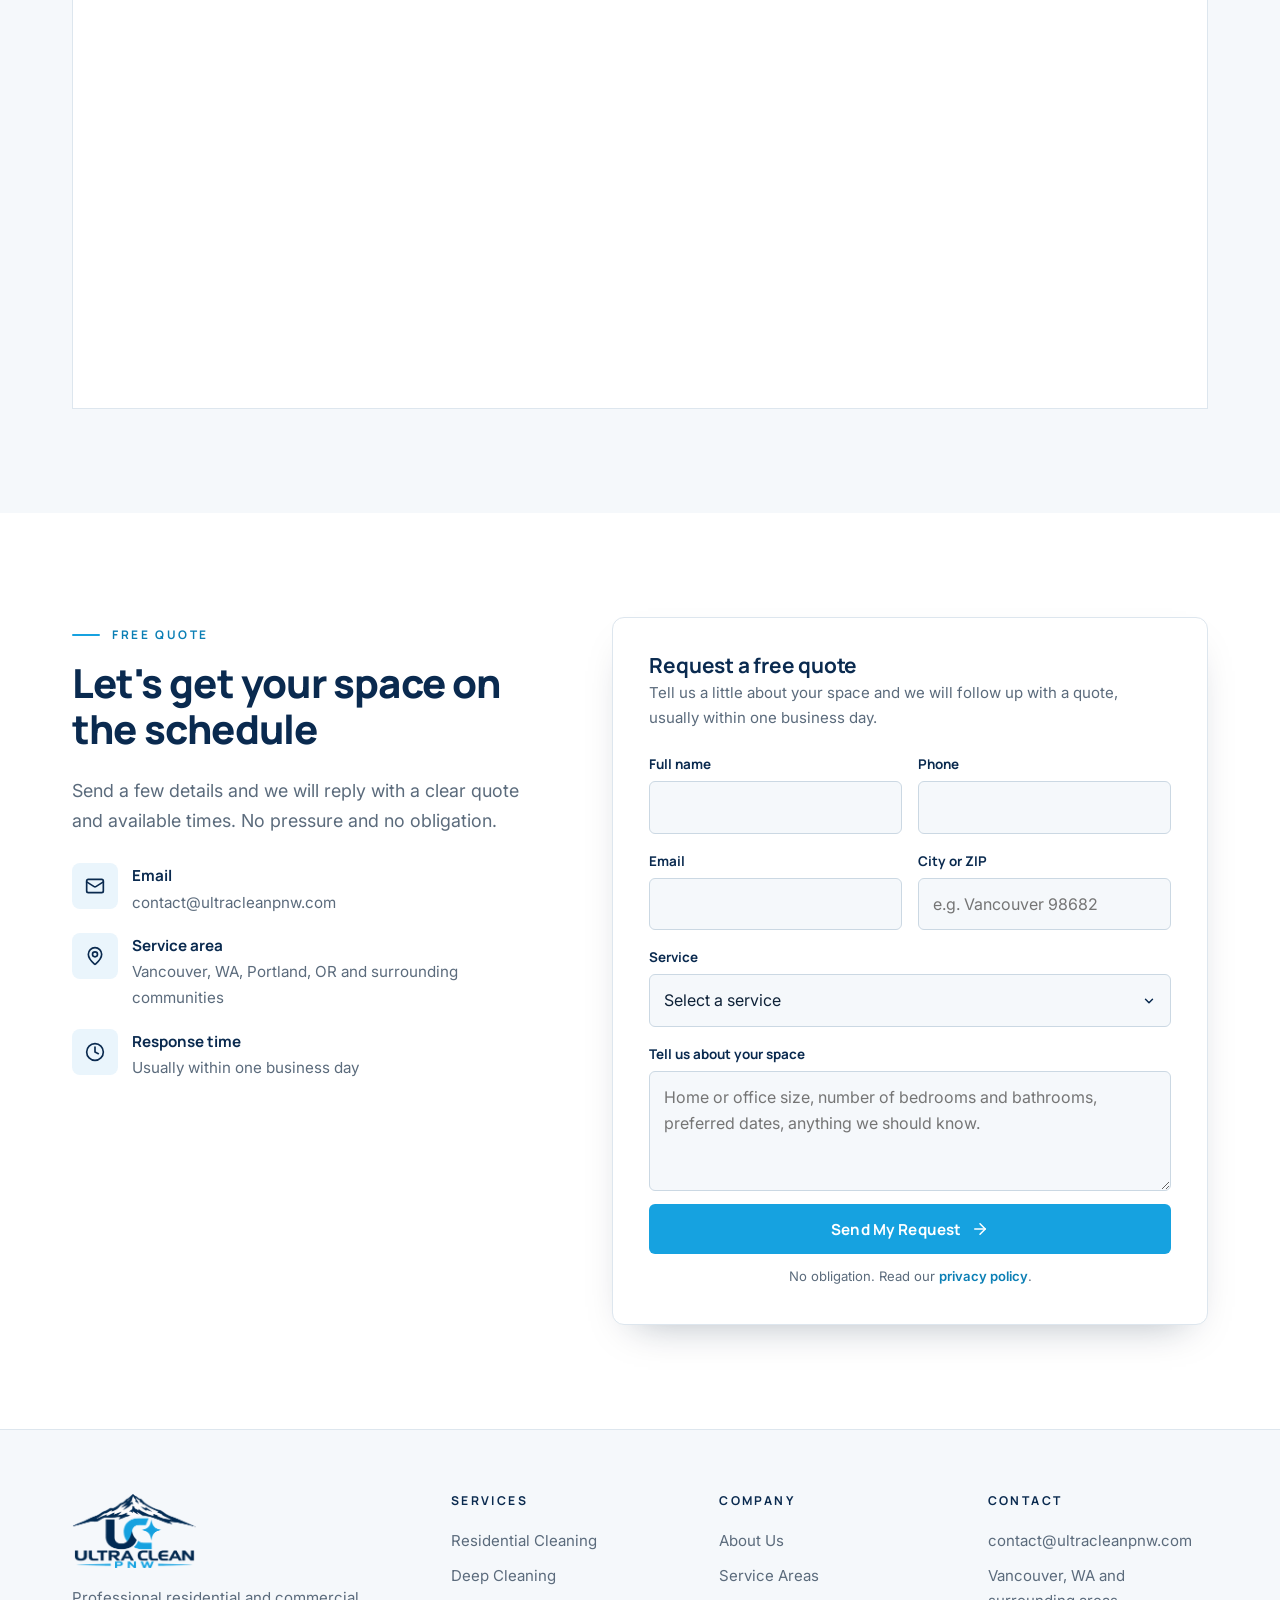
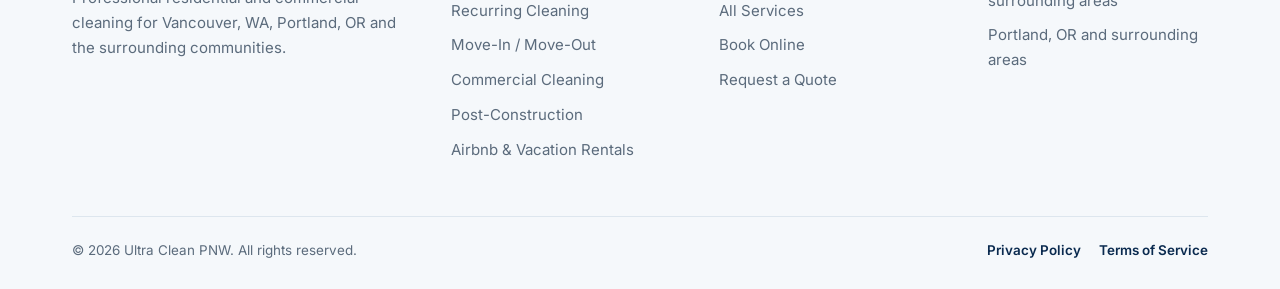
==== commit e7ff8421: "Add privacy policy and terms, and use the contact email. Co-authored-by: Cursor <cursoragent@cursor." ====
--- a/index.html
+++ b/index.html
@@ -38,7 +38,7 @@
 <link rel="preconnect" href="https://fonts.gstatic.com" crossorigin>
 <link href="https://fonts.googleapis.com/css2?family=Inter:wght@400;500;600&family=Manrope:wght@600;700;800&display=swap" rel="stylesheet">
 <link rel="stylesheet" href="css/styles.css">
-<script type="application/ld+json">{"@context": "https://schema.org", "@type": "HouseCleaningService", "@id": "https://ultracleanpnw.com/#business", "name": "Ultra Clean PNW", "url": "https://ultracleanpnw.com/", "logo": "https://ultracleanpnw.com/assets/logo-large.png", "image": "https://ultracleanpnw.com/assets/og-image.jpg", "email": "info@ultracleanpnw.com", "description": "Residential and commercial cleaning serving Vancouver, WA, Portland, OR and the surrounding communities.", "address": {"@type": "PostalAddress", "addressLocality": "Vancouver", "addressRegion": "WA", "addressCountry": "US"}, "geo": {"@type": "GeoCoordinates", "latitude": 45.6387, "longitude": -122.6615}, "areaServed": [{"@type": "City", "name": "Vancouver, WA"}, {"@type": "City", "name": "Camas, WA"}, {"@type": "City", "name": "Washougal, WA"}, {"@type": "City", "name": "Battle Ground, WA"}, {"@type": "City", "name": "Ridgefield, WA"}, {"@type": "City", "name": "La Center, WA"}, {"@type": "City", "name": "Brush Prairie, WA"}, {"@type": "City", "name": "Hazel Dell, WA"}, {"@type": "City", "name": "Salmon Creek, WA"}, {"@type": "City", "name": "Felida, WA"}, {"@type": "City", "name": "Orchards, WA"}, {"@type": "City", "name": "Hockinson, WA"}, {"@type": "City", "name": "Portland, OR"}, {"@type": "City", "name": "Beaverton, OR"}, {"@type": "City", "name": "Hillsboro, OR"}, {"@type": "City", "name": "Lake Oswego, OR"}, {"@type": "City", "name": "Tigard, OR"}, {"@type": "City", "name": "Tualatin, OR"}, {"@type": "City", "name": "West Linn, OR"}, {"@type": "City", "name": "Milwaukie, OR"}, {"@type": "City", "name": "Gresham, OR"}, {"@type": "City", "name": "Happy Valley, OR"}, {"@type": "City", "name": "Oregon City, OR"}, {"@type": "City", "name": "Clackamas, OR"}], "hasOfferCatalog": {"@type": "OfferCatalog", "name": "Cleaning Services", "itemListElement": [{"@type": "Offer", "itemOffered": {"@type": "Service", "name": "Residential Cleaning", "url": "https://ultracleanpnw.com/services/residential-cleaning/"}}, {"@type": "Offer", "itemOffered": {"@type": "Service", "name": "Deep Cleaning", "url": "https://ultracleanpnw.com/services/deep-cleaning/"}}, {"@type": "Offer", "itemOffered": {"@type": "Service", "name": "Recurring Cleaning", "url": "https://ultracleanpnw.com/services/recurring-cleaning/"}}, {"@type": "Offer", "itemOffered": {"@type": "Service", "name": "Move-In & Move-Out Cleaning", "url": "https://ultracleanpnw.com/services/move-in-move-out-cleaning/"}}, {"@type": "Offer", "itemOffered": {"@type": "Service", "name": "Commercial Cleaning", "url": "https://ultracleanpnw.com/services/commercial-cleaning/"}}, {"@type": "Offer", "itemOffered": {"@type": "Service", "name": "Post-Construction Cleaning", "url": "https://ultracleanpnw.com/services/post-construction-cleaning/"}}, {"@type": "Offer", "itemOffered": {"@type": "Service", "name": "Airbnb & Vacation Rental Cleaning", "url": "https://ultracleanpnw.com/services/airbnb-vacation-rental-cleaning/"}}]}}</script>
+<script type="application/ld+json">{"@context": "https://schema.org", "@type": "HouseCleaningService", "@id": "https://ultracleanpnw.com/#business", "name": "Ultra Clean PNW", "url": "https://ultracleanpnw.com/", "logo": "https://ultracleanpnw.com/assets/logo-large.png", "image": "https://ultracleanpnw.com/assets/og-image.jpg", "email": "contact@ultracleanpnw.com", "description": "Residential and commercial cleaning serving Vancouver, WA, Portland, OR and the surrounding communities.", "address": {"@type": "PostalAddress", "addressLocality": "Vancouver", "addressRegion": "WA", "addressCountry": "US"}, "geo": {"@type": "GeoCoordinates", "latitude": 45.6387, "longitude": -122.6615}, "areaServed": [{"@type": "City", "name": "Vancouver, WA"}, {"@type": "City", "name": "Camas, WA"}, {"@type": "City", "name": "Washougal, WA"}, {"@type": "City", "name": "Battle Ground, WA"}, {"@type": "City", "name": "Ridgefield, WA"}, {"@type": "City", "name": "La Center, WA"}, {"@type": "City", "name": "Brush Prairie, WA"}, {"@type": "City", "name": "Hazel Dell, WA"}, {"@type": "City", "name": "Salmon Creek, WA"}, {"@type": "City", "name": "Felida, WA"}, {"@type": "City", "name": "Orchards, WA"}, {"@type": "City", "name": "Hockinson, WA"}, {"@type": "City", "name": "Portland, OR"}, {"@type": "City", "name": "Beaverton, OR"}, {"@type": "City", "name": "Hillsboro, OR"}, {"@type": "City", "name": "Lake Oswego, OR"}, {"@type": "City", "name": "Tigard, OR"}, {"@type": "City", "name": "Tualatin, OR"}, {"@type": "City", "name": "West Linn, OR"}, {"@type": "City", "name": "Milwaukie, OR"}, {"@type": "City", "name": "Gresham, OR"}, {"@type": "City", "name": "Happy Valley, OR"}, {"@type": "City", "name": "Oregon City, OR"}, {"@type": "City", "name": "Clackamas, OR"}], "hasOfferCatalog": {"@type": "OfferCatalog", "name": "Cleaning Services", "itemListElement": [{"@type": "Offer", "itemOffered": {"@type": "Service", "name": "Residential Cleaning", "url": "https://ultracleanpnw.com/services/residential-cleaning/"}}, {"@type": "Offer", "itemOffered": {"@type": "Service", "name": "Deep Cleaning", "url": "https://ultracleanpnw.com/services/deep-cleaning/"}}, {"@type": "Offer", "itemOffered": {"@type": "Service", "name": "Recurring Cleaning", "url": "https://ultracleanpnw.com/services/recurring-cleaning/"}}, {"@type": "Offer", "itemOffered": {"@type": "Service", "name": "Move-In & Move-Out Cleaning", "url": "https://ultracleanpnw.com/services/move-in-move-out-cleaning/"}}, {"@type": "Offer", "itemOffered": {"@type": "Service", "name": "Commercial Cleaning", "url": "https://ultracleanpnw.com/services/commercial-cleaning/"}}, {"@type": "Offer", "itemOffered": {"@type": "Service", "name": "Post-Construction Cleaning", "url": "https://ultracleanpnw.com/services/post-construction-cleaning/"}}, {"@type": "Offer", "itemOffered": {"@type": "Service", "name": "Airbnb & Vacation Rental Cleaning", "url": "https://ultracleanpnw.com/services/airbnb-vacation-rental-cleaning/"}}]}}</script>
 <script type="application/ld+json">{"@context": "https://schema.org", "@type": "WebSite", "name": "Ultra Clean PNW", "url": "https://ultracleanpnw.com/"}</script>
 <script type="application/ld+json">{"@context": "https://schema.org", "@type": "FAQPage", "mainEntity": [{"@type": "Question", "name": "What areas do you serve?", "acceptedAnswer": {"@type": "Answer", "text": "We serve Vancouver, WA and surrounding Clark County communities like Camas, Washougal, Battle Ground and Ridgefield, plus Portland, OR and nearby cities including Beaverton, Hillsboro, Lake Oswego, Tigard and Gresham. If you are close by and do not see your city listed, reach out and ask."}}, {"@type": "Question", "name": "How do I book a cleaning?", "acceptedAnswer": {"@type": "Answer", "text": "Use the online booking form to choose a service, see pricing and pick a time. You can also send a quote request with your address, the size of your space and the service you need, and we will follow up within one business day."}}, {"@type": "Question", "name": "Do I need to be home during the cleaning?", "acceptedAnswer": {"@type": "Answer", "text": "No. Many clients provide a door code, lockbox or key. Whatever works best for you, we will make sure your home is secured when we leave."}}, {"@type": "Question", "name": "Do you bring your own supplies and equipment?", "acceptedAnswer": {"@type": "Answer", "text": "Yes. Our team arrives with professional supplies and equipment. If you prefer specific products, let us know and we are happy to use them."}}, {"@type": "Question", "name": "What is the difference between a standard clean and a deep clean?", "acceptedAnswer": {"@type": "Answer", "text": "A standard clean maintains a home that is already in good shape. A deep clean adds detailed work like baseboards, grout, fixtures, vents and built-up grime. We usually recommend a deep clean for a first visit."}}, {"@type": "Question", "name": "Do you clean both homes and businesses?", "acceptedAnswer": {"@type": "Answer", "text": "Yes. We clean houses, apartments, rentals and move-outs, as well as offices and commercial spaces on both sides of the Columbia River."}}]}</script>
 </head>
@@ -315,7 +315,7 @@
       <h2>Let's get your space on the schedule</h2>
       <p class="lead">Send a few details and we will reply with a clear quote and available times. No pressure and no obligation.</p>
       <ul class="info-list">
-        <li><span class="ico"><svg viewBox="0 0 24 24" fill="none" stroke="currentColor" stroke-width="2" stroke-linecap="round" stroke-linejoin="round" aria-hidden="true"><rect x="2" y="4" width="20" height="16" rx="2"/><path d="m22 7-8.97 5.7a1.94 1.94 0 0 1-2.06 0L2 7"/></svg></span><div><strong>Email</strong><a href="mailto:info@ultracleanpnw.com">info@ultracleanpnw.com</a></div></li>
+        <li><span class="ico"><svg viewBox="0 0 24 24" fill="none" stroke="currentColor" stroke-width="2" stroke-linecap="round" stroke-linejoin="round" aria-hidden="true"><rect x="2" y="4" width="20" height="16" rx="2"/><path d="m22 7-8.97 5.7a1.94 1.94 0 0 1-2.06 0L2 7"/></svg></span><div><strong>Email</strong><a href="mailto:contact@ultracleanpnw.com">contact@ultracleanpnw.com</a></div></li>
         <li><span class="ico"><svg viewBox="0 0 24 24" fill="none" stroke="currentColor" stroke-width="2" stroke-linecap="round" stroke-linejoin="round" aria-hidden="true"><path d="M20 10c0 4.993-5.539 10.193-7.399 11.799a1 1 0 0 1-1.202 0C9.539 20.193 4 14.993 4 10a8 8 0 0 1 16 0"/><circle cx="12" cy="10" r="3"/></svg></span><div><strong>Service area</strong><span>Vancouver, WA, Portland, OR and surrounding communities</span></div></li>
         <li><span class="ico"><svg viewBox="0 0 24 24" fill="none" stroke="currentColor" stroke-width="2" stroke-linecap="round" stroke-linejoin="round" aria-hidden="true"><circle cx="12" cy="12" r="10"/><path d="M12 6v6l4 2"/></svg></span><div><strong>Response time</strong><span>Usually within one business day</span></div></li>
       </ul>
@@ -343,7 +343,7 @@
       <div class="field full"><label for="f-message">Tell us about your space</label><textarea id="f-message" name="message" placeholder="Home or office size, number of bedrooms and bathrooms, preferred dates, anything we should know."></textarea></div>
     </div>
     <button class="btn btn-blue" type="submit">Send My Request <svg viewBox="0 0 24 24" fill="none" stroke="currentColor" stroke-width="2" stroke-linecap="round" stroke-linejoin="round" aria-hidden="true"><path d="M5 12h14"/><path d="m12 5 7 7-7 7"/></svg></button>
-    <p class="form-note">No obligation. We never share your information.</p>
+    <p class="form-note">No obligation. Read our <a href="privacy/">privacy policy</a>.</p>
     <div class="form-status" role="status" aria-live="polite"></div>
   </form>
 </div></div>
@@ -383,7 +383,7 @@
         <h4>Contact</h4>
         <ul>
           
-          <li><a href="mailto:info@ultracleanpnw.com">info@ultracleanpnw.com</a></li>
+          <li><a href="mailto:contact@ultracleanpnw.com">contact@ultracleanpnw.com</a></li>
           <li><span>Vancouver, WA and surrounding areas</span></li>
           <li><span>Portland, OR and surrounding areas</span></li>
         </ul>
@@ -391,13 +391,13 @@
     </div>
     <div class="footer-bottom">
       <span>&copy; <span data-year>2026</span> Ultra Clean PNW. All rights reserved.</span>
-      <span>Serving both sides of the Columbia River.</span>
+      <span class="footer-legal"><a href="privacy/">Privacy Policy</a><a href="terms/">Terms of Service</a></span>
     </div>
   </div>
 </footer>
 <div class="quick-bar" aria-label="Quick actions">
   <a class="btn btn-primary" href="book/">Book Now</a>
-  <a class="btn btn-outline" href="mailto:info@ultracleanpnw.com"><svg viewBox="0 0 24 24" fill="none" stroke="currentColor" stroke-width="2" stroke-linecap="round" stroke-linejoin="round" aria-hidden="true"><rect x="2" y="4" width="20" height="16" rx="2"/><path d="m22 7-8.97 5.7a1.94 1.94 0 0 1-2.06 0L2 7"/></svg>Email</a>
+  <a class="btn btn-outline" href="mailto:contact@ultracleanpnw.com"><svg viewBox="0 0 24 24" fill="none" stroke="currentColor" stroke-width="2" stroke-linecap="round" stroke-linejoin="round" aria-hidden="true"><rect x="2" y="4" width="20" height="16" rx="2"/><path d="m22 7-8.97 5.7a1.94 1.94 0 0 1-2.06 0L2 7"/></svg>Email</a>
 </div>
 <script src="js/main.js" defer></script>
 </body>
--- a/css/styles.css
+++ b/css/styles.css
@@ -437,7 +437,19 @@
 .site-footer li { padding: 5px 0; }
 .site-footer li a, .site-footer li span { color: var(--muted); }
 .site-footer li a:hover { color: var(--blue-600); }
-.footer-bottom { display: flex; flex-wrap: wrap; gap: 12px; justify-content: space-between; margin-top: 48px; padding-top: 22px; border-top: 1px solid var(--line); color: var(--muted); font-size: .84rem; }
+.footer-bottom { display: flex; flex-wrap: wrap; gap: 12px 24px; justify-content: space-between; align-items: center; margin-top: 48px; padding-top: 22px; border-top: 1px solid var(--line); color: var(--muted); font-size: .84rem; }
+.footer-legal { display: flex; flex-wrap: wrap; gap: 8px 18px; }
+.footer-legal a { color: var(--navy); font-weight: 600; }
+.footer-legal a:hover { color: var(--blue-600); }
+.form-note a { color: var(--blue-600); font-weight: 600; }
+
+.legal { max-width: 760px; }
+.legal h2 { font-size: 1.2rem; margin: 2.1rem 0 .55rem; }
+.legal p, .legal li { color: #33475c; }
+.legal ul { list-style: disc; padding-left: 1.25rem; margin: 0 0 1rem; }
+.legal li { margin: .35rem 0; }
+.legal a { color: var(--blue-600); font-weight: 600; }
+.legal .updated { color: var(--muted); font-size: .92rem; margin-bottom: 1.4rem; }
 
 /* BookingKoala embed. embed.js is not loaded. The iframe is a fixed viewport
    and scrolls internally (scrolling="yes" in the markup). */
